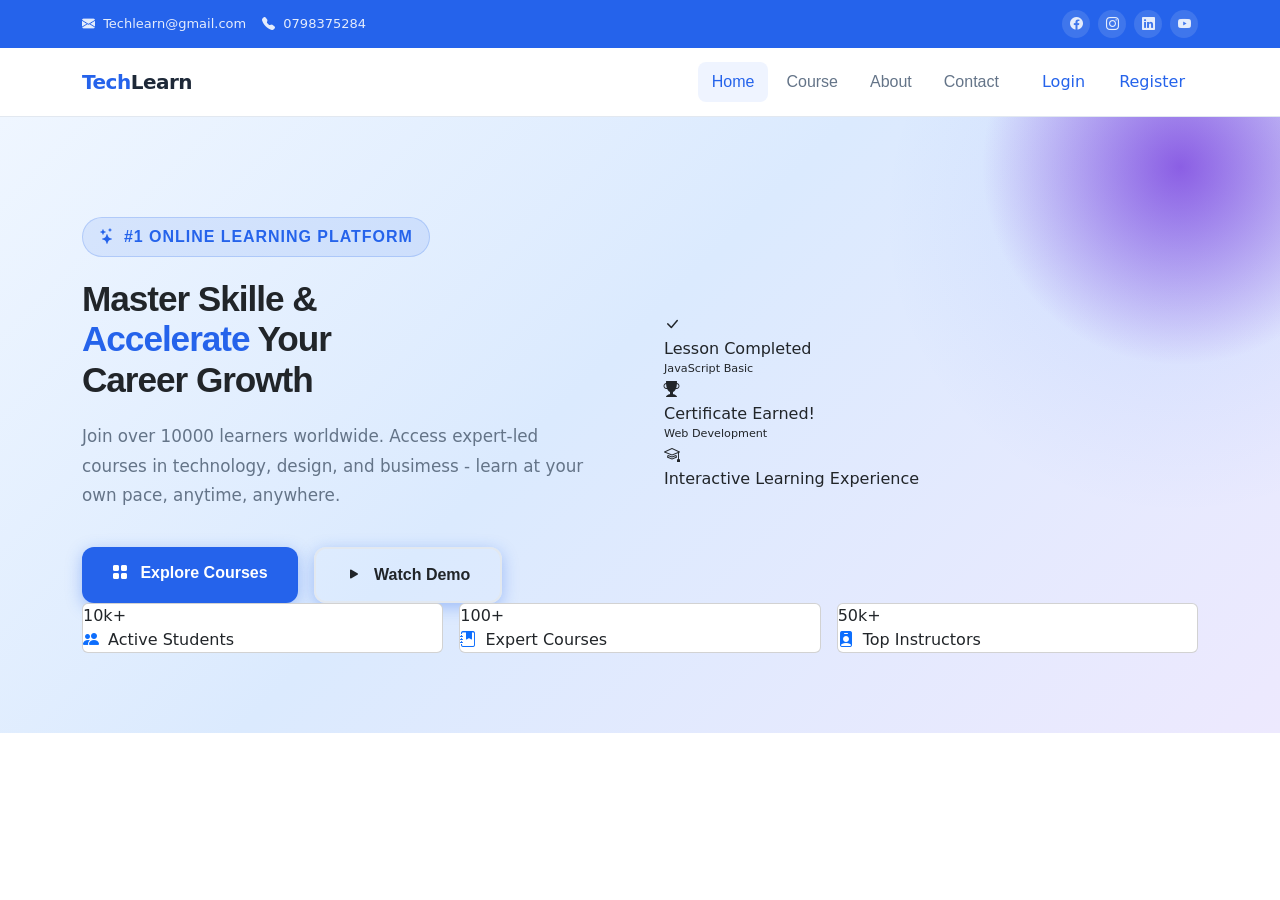
==== index.html @ 691de6c7 "create section" ====
<!DOCTYPE html>
<html lang="en">
<head>
    <meta charset="UTF-8">
    <meta name="viewport" content="width=device-width, initial-scale=1.0">
    <title> Main page</title>
    <!--css and bootstrap file-->
    <link rel="stylesheet" href="css/style.css"/>
    <link rel="stylesheet" href="css/index.css"/>
    <link rel="stylesheet" href="css/verable.css"/>
    <link rel="stylesheet" href="css/bootstrap.min.css"/>
    <!--icons and fonts file-->
    <link rel="stylesheet" href="icons/bootstrap-icons.min.css"/>
    <link rel="stylesheet" href="icons/fonts/bootstrap-icons.woff">
    
</head>
<body>
    <!--Header-->
        <div id="top-header">
            <div class="container">
                <div class="d-flex flex-wrap align-items-center justify-content-between gap-2">
                    <!-- contact -->
                    <div class="d-flex flex-wrap align-items-center gap-3">
                        <a href="mailto:ahmadi.fa2023@gmail.com">
                            <i class="bi bi-envelope-fill me-1"></i>
                            Techlearn@gmail.com
                        </a>

                        <a href="tel:0774480184">
                            <i class="bi bi-telephone-fill me-1"></i>
                            0798375284
                        </a>
                    </div>
                    <!-- icons -->
                     <div class="top-social d-flex gap-2">
                        <a href="#" aria-label="Facebook"><i class="bi bi-facebook"></i></a>
                        <a href="#" aria-label="Instagram"><i class="bi bi-instagram"></i></a>
                        <a href="#" aria-label="linkedIn"><i class="bi bi-linkedin"></i></a>
                        <a href="#" aria-label="Youtube"><i class="bi bi-youtube"></i></a>
                     </div>
                </div>
            </div>
        </div>
    
     <!-- Start Navbar-->

    <nav class="navbar navbar-expand-lg sticky-top" id="mainNav">
        <div class="container">
            <a href="#" class="navbar-brand">Tech<span>Learn</span></a>

            <!--Mobile-->

            <button 
            class="navbar-toggler border-0"
            type="button"
            data-bs-toggle="offcanvas"
            data-bs-target="#navOffcanvas"
            aria-controls="navOffcanvas"
            >
            <i class="bi bi-list"
            style="font-size: 1.6rem; color: var(--primary)"
            ></i>
        </button>

        <!--disktop nav-->

        <div class="collapse navbar-collapse justify-content-end">

            <ul class="navbar-nav align-items-center gap-1 me-3">
                <li class="nav-item">
                    <a href="index.html" class="nav-link active">Home</a>
                </li>

                <li class="nav-item">
                    <a href="course.html" class="nav-link">Course</a>
                </li>

                <li class="nav-item">
                    <a href="" class="nav-link ">About</a>
                </li>

                <li class="nav-item">
                    <a href="" class="nav-link">Contact</a>
                </li>
            </ul>
            <div class="d-flex gap-2">
                <a href="#" class="btn btn-nav-login">Login</a>
                <a href="#" class="btn btn-nav-register">Register</a>
            </div>

        </div>
        </div>
    </nav>

    <!--Mobile menu-->
    
    <div class="offcanvas offcanvas-end" tabindex="-1" id="navOffcanvas">
        <div class="offcanvas-header">
            <h5 class="offcanvas-title">Techlearn</h5>
            
            <button
             type="button"
            class="btn-close btn-close-white"
            data-bs-dismiss="offcanvas"
            ></button>
        </div>
        <div class="offcanvas-body">
            
             <ul class="navbar-nav gap-1 mb-4">
                <li class="nav-item">
                    <a href="" class="nav-link active">Home</a>
                </li>

                <li class="nav-item">
                    <a href="course.html" class="nav-link">Course</a>
                </li>

                <li class="nav-item">
                    <a href="" class="nav-link ">About</a>
                </li>

                <li class="nav-item">
                    <a href="" class="nav-link">Contact</a>
                </li>
            </ul>

            <div class="d-flex gap-2">
                <a href="#" class="btn btn-nav-login">Login</a>
                <a href="#" class="btn btn-nav-register">Register</a>
            </div>
        </div>
    </div>
    <!-- Hero section -->
     <section id="hero">
        <div class="container">
            <div class="row align-items-center g-5">
                <!-- left content-->
                <div class="col-lg-6">
                    <div class="hero-badge">
                        <i class="bi bi-stars"></i> #1 Online Learning Platform
                    </div>
                    <h1 class="hero-heading">
                        Master Skille &amp; <br/>
                        <span class="accent">Accelerate</span> Your <br/>
                        Career Growth
                    </h1>
                    <p class="hero-desc">
                        Join over 10000 learners worldwide. Access expert-led courses in
                        technology, design, and busimess - learn at your own pace,
                        anytime, anywhere.
                    </p>
                    <div class="d-flex flex-wrap gap-3">
                        <a href="#" class="btn btn-hero-primary">
                            <i class="bi bi-grid-fill me-2"></i> Explore Courses
                        </a>

                         <a href="#" class="btn btn-hero-outline">
                             <span class="play-icon"><i class="bi bi-play-fill me-2"></i></span> Watch Demo
                        </a>
                    </div>
                </div>

                <!-- right content-->
                  <div class="col-lg-6">
                    <div class="hero-illustration">
                         <div class="hero-float-card card1">
                            <div class="fc-icon green">
                                <i class="bi bi-check-lg"></i>
                                <div>
                                    <div style="color: var(--text-primary);">
                                         Lesson Completed
                                    </div>

                                    <div style="color: var(--text-secndary); font-size: 0.7rem; font-family: 400;">
                                        JavaScript Basic
                                    </div>
                                </div>
                            </div>
                         </div>



                          <div class="hero-float-card card2">
                            <div class="fc-icon green">
                                <i class="bi bi-trophy-fill"></i>
                                <div>
                                    <div style="color: var(--text-primary);">
                                         Certificate Earned!
                                    </div>

                                    <div style="color: var(--text-secndary); font-size: 0.7rem; font-family: 400;">
                                       Web Development
                                    </div>
                                </div>
                            </div>
                            <div class="hero-illo-inner">
                                <i class="bi bi-mortarboard"></i>
                                <p>Interactive Learning Experience</p>
                            </div>
                        </div>
                    </div>
                </div>
            </div>

            <div class="hero-stats">
                <div class="row g-3">
                    <div class="col-sm-4">
                        <div class="stat card">
                            <div class="stat-num">10k+</div>
                            <div class="stat-lable">
                                <i class="bi bi-people-fill text-primary me-1"></i> Active Students
                            </div>
                        </div>
                    </div>

                    <div class="col-sm-4">
                        <div class="stat card">
                            <div class="stat-num">100+</div>
                            <div class="stat-lable">
                               <i class="bi bi-journal-bookmark-fill text-primary me-1"></i> Expert Courses
                            </div>
                        </div>
                    </div>

                    <div class="col-sm-4">
                        <div class="stat card">
                            <div class="stat-num">50k+</div>
                            <div class="stat-lable">
                                <i class="bi bi-person-badge-fill text-primary me-1"></i> Top Instructors
                            </div>
                        </div>
                    </div>

                </div>
            </div>
        </div>
     </section>

</body>

<!--js file-->
<script src="js/bootstrap.bundle.min.js"></script>

</html>
---- css/style.css ----
*,
*::before,
*::after{
    box-sizing: border-box;
    margin: 0;
    padding: 0;
}
body{
    font-family: 'DM Sans', sans-serif;
    background: var(--bg-main);
    color: var(--text-primary);
    font-size: 16px;
    line-height: 1.65;
    overflow: hidden;
}
h1,
h2,
h3,
h4,
h5,
h6
{
font-family: 'Sora', sans-serif;
font-weight: 700;
color: var(--text-primary);
}
a{
    text-decoration: none !important;
    color: inherit ;
}
#top-header{
    background-color: var(--primary);
    padding: 10px 0px;
    font-size: 13px;
    color: #fff;
}
#top-header a{
    color: #fff;
    opacity: 0.88;
    transition: opacity var( --transition); 
}
#top-header a:hover{
    opacity: 1;
}
.top-social a{
    display: inline-flex;
    align-items: center;
    justify-content: center;
    width: 28px;
    height: 28px;
    border-radius: 50%;
    background-color: rgba(255, 255, 255, .14);
    font-size: 13px;
    transition: background var(--transition),transform var(--transition);
}
.top-social a:hover{
    background-color: rgba(255, 255, 255, .3);
    transform: translateY(-2px);
}


/*navbar*/


#mainNav{
    background: var(--bg-section);
    border-bottom: 1px solid var(--border);
    padding: 14px 0 !important;
    transition: box-shadow var(--transition);
}
#mainNav.scrolled{
    box-shadow: var(--shadow-md);
}

.navbar-brand{
    font-family: "Sora"sans-serif;
    font-weight: 800;
    font-size: 1.5rem;
    color: var(--primary) !important;
    letter-spacing: -0.5px;
}
.navbar-brand span{
    color: var( --texr-primary);
}
.nav-link{
    font-family: 'Sora',sans-serif;
    font-weight: 500;
    font-size: 0.88rem;
    color: var(--text-secondary) !important;
    padding: 8px 14px !important;
    border-radius: 8px;
    transition: color var(--transition),background var(--transition);
}
.nav-link:hover,
.nav-link.active{
    color: var(--primary) !important;
    background: rgba(37, 99, 255, 0.07);
}
.btn-nav-login{
    font-family: sans-serif;
    font-size: 0.85rem;
    font-weight: 600;
    color: var(--primary) !important ;
    border: 1.5px solid var(--primary);
    border-radius: 9px;
    padding: 8px 22px;
    transition: all var(--transition);
}
.btn-nav-login:hover{
    background: var(--primary);
    color: #5b2eff;
    transform: translateY(-1px);
    box-shadow: 0 4px 12px rgba(37, 99, 255, .6);
}
.btn-nav-register{
    font-family: sans-serif;
    font-size: 0.85rem;
    font-weight: 600;
    color: var(--primary) !important;
    border: 1.5px solid var(--primary);
    border-radius: 9px;
    padding: 8px 22px;
}
.btn-nav-register:hover{
    background: var(--primary);
    color: #5b2eff;
    transform: translateY(-1px);
    box-shadow: 0 4px 12px rgba(37, 99, 255, .6);
}
.offcanvas-header{
    background-color: var(--primary);
    color: #fff;
}
.offcanvas-title{
    font-family: sans-serif;
    font-weight: 800;
}
---- css/index.css ----
#hero{
    background: linear-gradient(
        135deg,
        #eff6ff 0%,
        #dbeafe 45%,
        #ede9fe 100%
    );
    padding: 100px 0 80px;
    position: relative;
    overflow: hidden;
}
#hero::before{
    content: '';
    position: absolute;
    width: 600px;
    height: 600px;
    border-radius: 50%;
    background: radial-gradient(
        circle,
        rgba(37,99,255,0.1)0%,
        transparent 70%
    );
    top: -200px;
    right: -200px;
    pointer-events: none;
}
#hero::after{
      content: '';
    position: absolute;
    width: 400px;
    height: 400px;
    border-radius: 50%;
    background: radial-gradient(
        circle,
        rgba(109, 40, 217, 0.7)0%,
        transparent 70%
    );
    top: -150px;
    right: -100px;
    pointer-events: none;
}

.hero-badge{
    display: inline-flex;
    align-items: center;
    gap: 8px;
    background: rgba(37, 99, 235, 0.1);
    color: var(--primary);
    font-family: 'sora', sans-serif;
    font-size: 0.78;
    font-weight: 700;
    letter-spacing: .06em;
    text-transform: uppercase;
    padding: 7px 16px;
    border-radius: 50px;
    margin-bottom: 22px;
    border: 1px solid rgba(37, 99, 235, 0.2);
}
.hero-heading{
    font-size: 2.2rem;
    font-weight: 800;
    line-height: 1.15;
    letter-spacing: -0.03em;
    margin-bottom: 22px;
}
.hero-heading .accent{
    color: var(--primary);
    position: relative;
}
.hero-desc{
    font-size: 1.05rem;
    color: var(--text-secondary);
    max-width: 520px;
    margin-bottom: 36px;
    line-height: 1.75;
}
.btn-hero-primary{
    background-color: var(--primary) !important;
    color: #fff !important;
    font-family: "sora", sans-serif !important;
    font-weight: 700 !important;
    font-size: 0.92 !important;
    padding: 14px 30px !important;
    border-radius: 12px !important;
    border: none !important;
    transition: all var(--transition) !important;
    box-shadow: 0 4px 16px rgba(37, 99, 235, 0.35) !important;
}
.btn-hero-primary:hover{
    background-color: var(--primary-hover);
    transform: translateY(-2px);
    box-shadow: 0 8px 24px rgba(37, 99, 235, 0.45) !important;
    color: #fff;
}
.btn-hero-outline{
    background-color: transparent !important;
    color: var(--text-primary) !important;
    font-family: "sora", sans-serif !important;
    font-weight: 700 !important;
    font-size: 0.92 !important;
    padding: 14px 30px !important;
    border-radius: 12px !important;
    border: 2px solid var(--border) !important;
    display: inline-flex;
    gap: 8px;
    align-items: center;
    transition: all var(--transition) !important;
    box-shadow: 0 4px 16px rgba(37, 99, 235, 0.35) !important;
}
---- css/verable.css ----
/*
===============================================================
    CSS VARIABLES 

================================================================

*/
:root{
     --primary: #2563eb;
     --primary-hover: #1d4ed8;
     --secondary: #3b82f6;
     --success:  #10b981;
     --warning:   #f59e0b;
     --danger:   #ef4444;

     --bg-main:   #f8fafc;
     --bg-section:  #ffffff;
     --bg-card:  #ffffff;


    --texr-primary:#1e2938;
    --text-secondary:#647488;
    --text-aight:#94a388


    --footer-bg:#0f172a;
    --footer-text:#cbd5e1;
    --footer-link:#60a5fa;


    --border:#e2e8f0;

    --shadow-sm: 0 1px 3px rgba(37,99,235,.08),0 1px 2px rgba(0,0,0,.06);
    --shadow-md: 0 4px 16px rgba(37,99,235,.12),0 2px 6px rgba(0,0,0,.06);
    --shadow-lg: 0 10px 40px rgba(37,99,235,.16),0 4px 12px rgba(0,0,0,.08);

    --radius: 14px;

    --transition: .28s cubic-bezier(.4,0,.2,1);


}
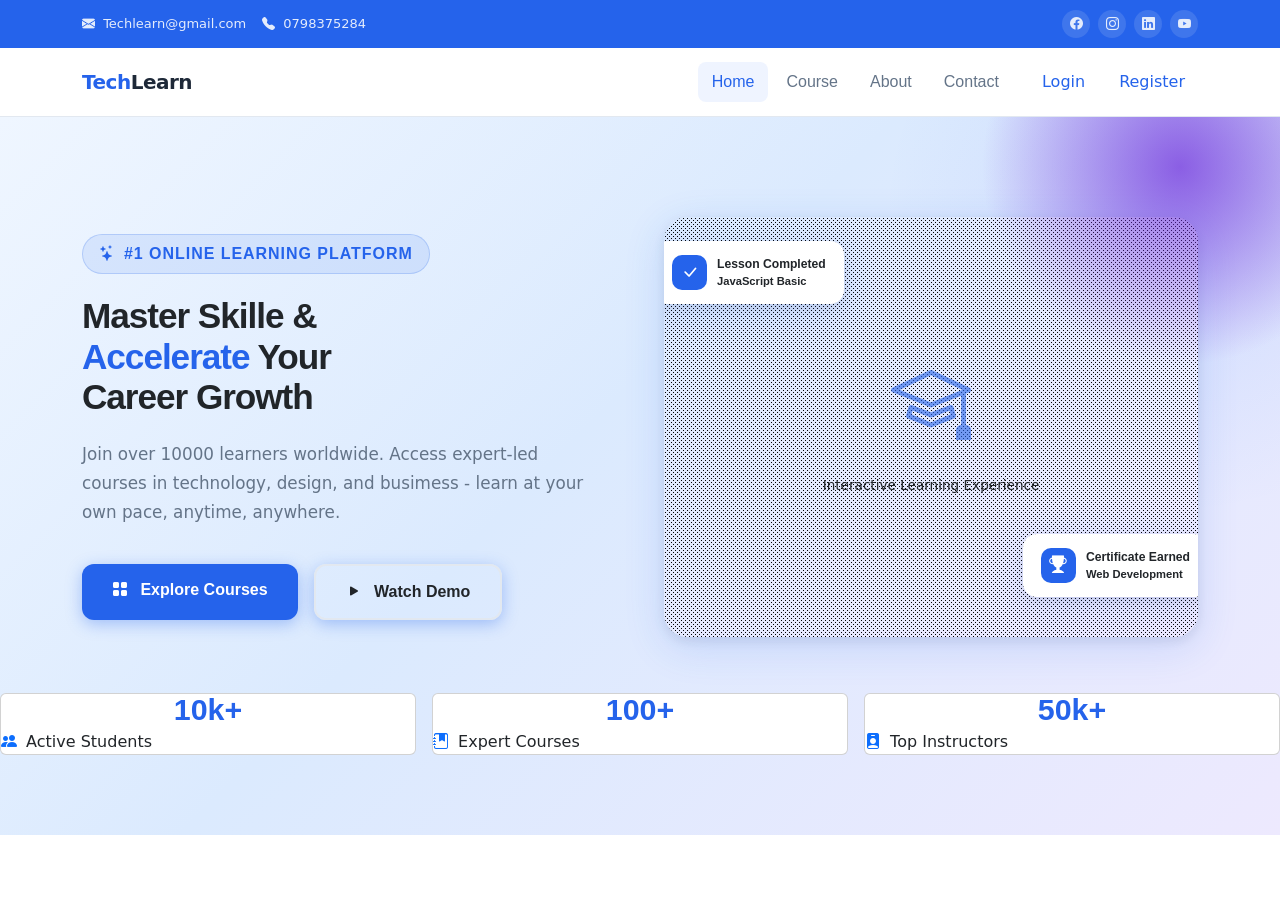
==== commit 2d31ad36: "section" ====
--- a/index.html
+++ b/index.html
@@ -164,35 +164,29 @@
                   <div class="col-lg-6">
                     <div class="hero-illustration">
                          <div class="hero-float-card card1">
-                            <div class="fc-icon green">
-                                <i class="bi bi-check-lg"></i>
+                            <div class="fc-icon green"> <i class="bi bi-check-lg"></i></div>
                                 <div>
                                     <div style="color: var(--text-primary);">
                                          Lesson Completed
                                     </div>
-
                                     <div style="color: var(--text-secndary); font-size: 0.7rem; font-family: 400;">
                                         JavaScript Basic
                                     </div>
-                                </div>
-                            </div>
-                         </div>
-
-
-
-                          <div class="hero-float-card card2">
-                            <div class="fc-icon green">
-                                <i class="bi bi-trophy-fill"></i>
+                                </div>    
+                            </div>
+
+                            <div class="hero-float-card card2">
+                            <div class="fc-icon green"> <i class="bi bi-trophy-fill"></i></div>
                                 <div>
                                     <div style="color: var(--text-primary);">
-                                         Certificate Earned!
-                                    </div>
-
+                                        Certificate Earned
+                                    </div>
                                     <div style="color: var(--text-secndary); font-size: 0.7rem; font-family: 400;">
-                                       Web Development
-                                    </div>
-                                </div>
-                            </div>
+                                        Web Development
+                                    </div>
+                                </div>    
+                            </div>
+                                
                             <div class="hero-illo-inner">
                                 <i class="bi bi-mortarboard"></i>
                                 <p>Interactive Learning Experience</p>
--- a/css/style.css
+++ b/css/style.css
@@ -12,7 +12,7 @@
     color: var(--text-primary);
     font-size: 16px;
     line-height: 1.65;
-    overflow: hidden;
+    overflow-x: hidden;
 }
 h1,
 h2,
--- a/css/index.css
+++ b/css/index.css
@@ -106,4 +106,141 @@
     align-items: center;
     transition: all var(--transition) !important;
     box-shadow: 0 4px 16px rgba(37, 99, 235, 0.35) !important;
+}
+.btn-hero-outline:hover{
+    border-color: var(--primary) !important;
+    color: var(--primary) !important;
+    transform: translateY(-2px) !important;
+}
+/*
+.btn-hero-outline .play-icon{
+     width: 34px;
+     height: 34px;
+    background: var(--primary);
+    border-radius: 50%;
+    display: inline-flex;
+    text-align: center;
+    justify-content: center;
+    color: #fff;
+    font-size: 12px;
+    transition: background var(--transition);
+}
+    */
+
+.hero-illustration{
+    background: linear-gradient(145deg, #dbeafe, #ede9fe);
+    border-radius: 24px;
+    min-height: 420px;
+    display: flex;
+    align-items: center;
+    justify-content: center;
+    overflow: hidden;
+    position: relative;
+    box-shadow: var(--shadow-lg);
+}   
+.hero-illustration::before{
+    content: "";
+    position: absolute;
+    inset: 0;
+    background: url("../images/texture.svg");
+} 
+.hero-illo-inner{
+    text-align: center;
+    position: relative;
+    z-index: 1;
+    padding: 40px;
+}
+.hero-illo-inner i{
+    font-size: 5rem;
+    color: var(--primary);
+    opacity: 0.6;
+
+}
+.hero-illo-inner p{
+    color: var(--text-primary);
+    font-size: 0.85rem;
+    margin-top: 12px;
+}
+.hero-float-card{
+    position: absolute;
+    background-color: #fff;
+    border-radius: 14px;
+    padding: 14px 18px;
+    box-shadow: var(--shadow-lg);
+    display: flex;
+    align-items: center;
+    gap: 10px;
+    font-family: "Sors",sans-serif;
+    font-size: 0.76rem;
+    font-weight: 600;
+    animation: floatCard 3s ease-in-out infinite;
+}
+.hero-float-card.card1{
+    top: 24px;
+    left: -10px;
+    animation-delay: 0s;
+}
+.hero-float-card.card2{
+    bottom: 40px;
+    right: -10px;
+    animation-delay: 1.5s;
+}
+.hero-float-card .fc-icon{
+    width: 35px;
+    height: 35px;
+    border-radius: 10px;
+    display: flex;
+    align-items: center;
+    justify-content: center;
+    font-size: 1.1rem;
+    color: #fff;
+}.hero-float-card .fc-icon.green{
+    background: var(--primary);
+}
+.hero-float-card .fc-icon.blue{
+    background: var(--success) !important;
+}
+@keyframes floatCard{
+    0%,
+    100%{
+        transform: translateY(0);
+    }
+    50%{
+        transform: translateY(-8px);
+    }
+}
+.hero-stats{
+    margin-top: 56px;
+
+}
+.stat-card{
+    background: #fff;
+    border-radius: 16px;
+    padding: 22px 28px;
+    text-align: center;
+    box-shadow: var(--shadow-sm);
+    border: 1px solid var(--border);
+    transition: all var(--transition) !important;
+}
+.stat-card:hover{
+    box-shadow: var(--shadow-md) !important;
+    transform: translateY(-4px) !important;
+    border-color: rgba(37, 99, 235, 0.2) !important;
+}
+.stat-num{
+    font-family: "sora", sans-serif;
+    font-size: 1.9rem;
+    font-weight: 800;
+    color: var(--primary);
+    line-height: 1;
+    margin-bottom: 6px;
+    align-items: center;
+    text-align: center;
+}
+.stat-label{
+    font-size: 0.82rem !important;
+    color: var(--text-secondary) !important;
+    font-weight: 500;
+    align-items: center !important;
+    text-align: center !important;
 }
--- a/css/verable.css
+++ b/css/verable.css
@@ -20,10 +20,10 @@
 
     --texr-primary:#1e2938;
     --text-secondary:#647488;
-    --text-aight:#94a388
+    --text-aight:#94a388;
 
 
-    --footer-bg:#0f172a;
+    --footer : #0f172a;
     --footer-text:#cbd5e1;
     --footer-link:#60a5fa;
 
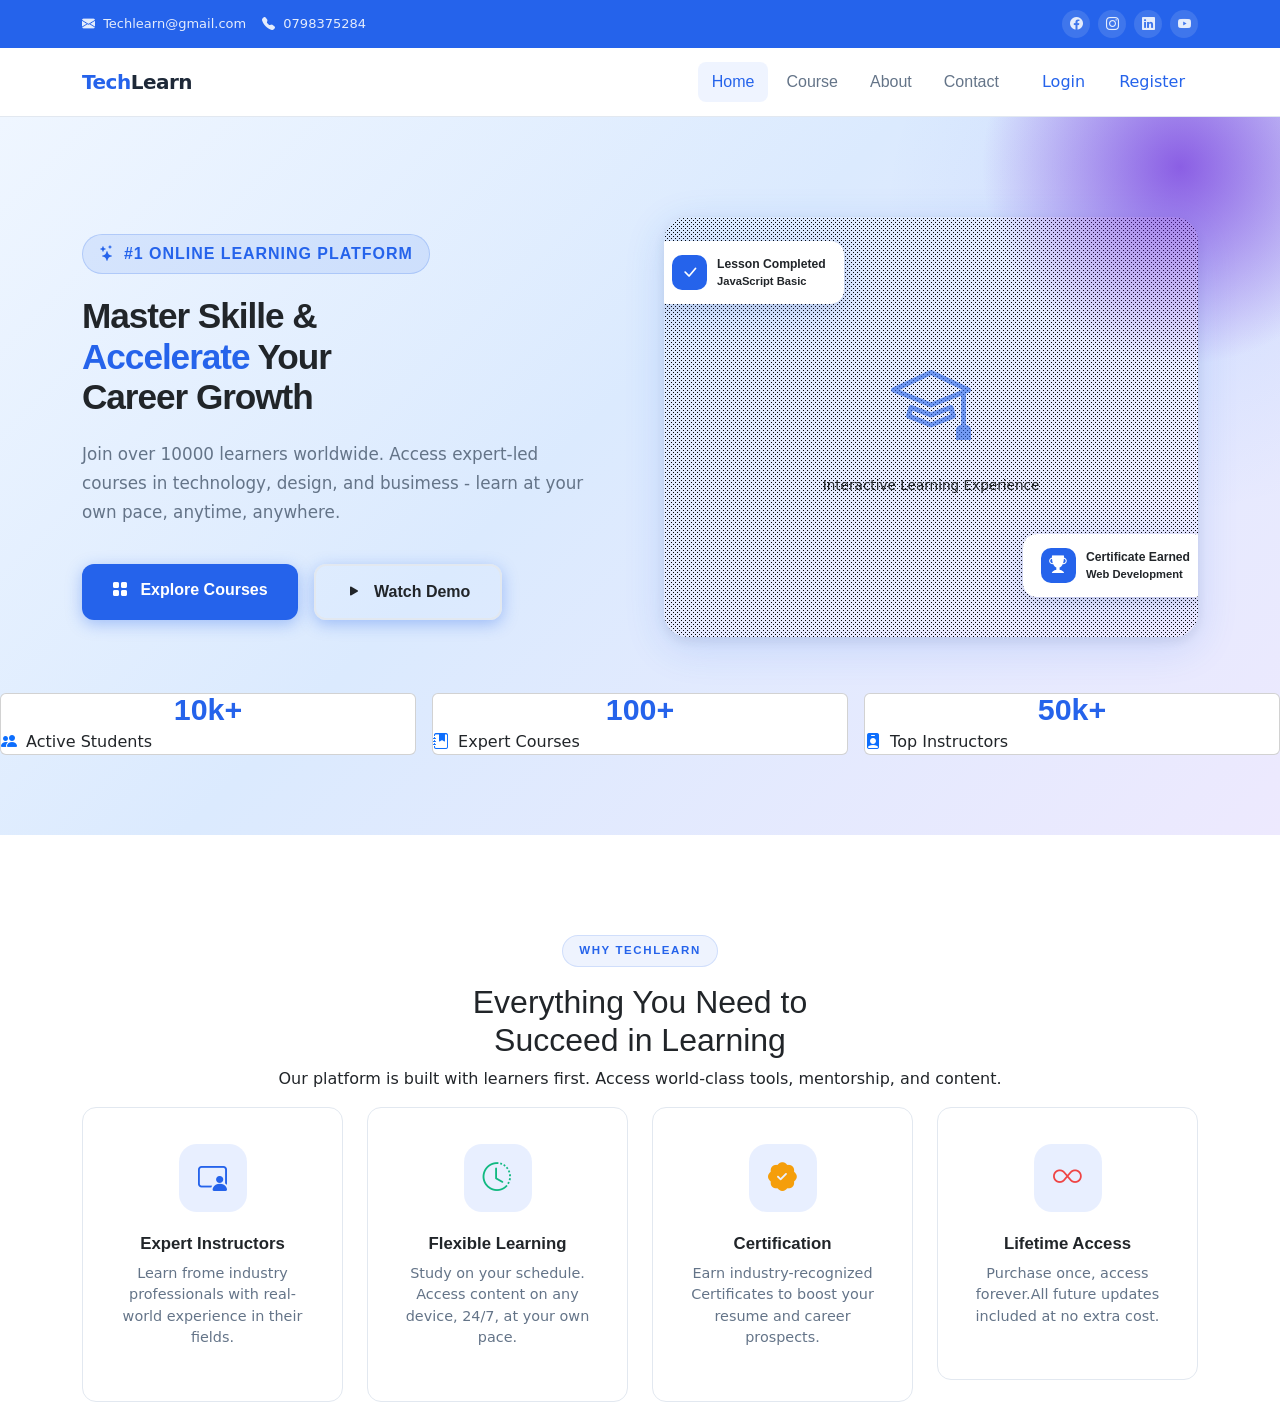
==== commit 5859dca8: "featues" ====
--- a/index.html
+++ b/index.html
@@ -229,6 +229,65 @@
             </div>
         </div>
      </section>
+     <!--========================================================
+     4. FeATURES 
+    ============================================================-->
+     <section id="features" class="section-pad">
+        <div class="container">
+            <div class="text-center md-5">
+                <div class="section-tag">Why TechLearn</div>
+                <h2 class="section-tital">
+                    Everything You Need to <br class="d-none d-md-block"/>Succeed in Learning
+                </h2>
+                <div class="divider mx-auto mb-3">
+                    <p class="section-sub mx-auto">
+                        Our platform is built with learners first. Access world-class tools, mentorship, and content.
+                    </p>
+                </div>
+                <div class="row g-4">
+                    <div class="col-sm-6 col-lg-3">
+                       <div class="feature-card">
+                         <div class="feature-icon fi-blue">
+                            <i class="bi bi-person-video3"></i>
+                        </div>
+                        <h5>Expert Instructors</h5>
+                        <p>Learn frome industry professionals with real-world experience in their fields.</p>
+                       </div>
+                    </div>
+
+                     <div class="col-sm-6 col-lg-3">
+                       <div class="feature-card">
+                         <div class="feature-icon fi-green">
+                            <i class="bi bi-clock-history"></i>
+                        </div>
+                        <h5>Flexible Learning</h5>
+                        <p>Study on your schedule. Access content on any device, 24/7, at your own pace.</p>
+                       </div>
+                    </div>
+
+                     <div class="col-sm-6 col-lg-3">
+                       <div class="feature-card">
+                         <div class="feature-icon fi-yellow">
+                            <i class="bi bi-patch-check-fill"></i>
+                        </div>
+                        <h5>Certification</h5>
+                        <p>Earn industry-recognized Certificates to boost your resume and career prospects.</p>
+                       </div>
+                    </div>
+
+                     <div class="col-sm-6 col-lg-3">
+                       <div class="feature-card">
+                         <div class="feature-icon fi-red">
+                            <i class="bi bi-infinity"></i>
+                        </div>
+                        <h5>Lifetime Access</h5>
+                        <p>Purchase once, access forever.All future updates included at no extra cost.</p>
+                       </div>
+                    </div>
+                </div>
+            </div>
+        </div>
+     </section>
 
 </body>
 
--- a/css/index.css
+++ b/css/index.css
@@ -243,4 +243,71 @@
     font-weight: 500;
     align-items: center !important;
     text-align: center !important;
+}
+/*features */
+.section-tag{
+    margin-top: 100px;
+    display: inline-block;
+    background: rgba(37, 99, 235, 0.08);
+    color: var(--primary);
+    font-family: 'Segoe UI', sans-serif;
+    font-size: 0.72rem;
+    font-weight: 700;
+    letter-spacing: 0.1rem;
+    text-transform: uppercase;
+    padding: 6px 16px;
+    border-radius: 50px;
+    margin-bottom: 16px;
+    border: 1px solid rgba(37, 99, 235, 0.15);
+}
+#features{
+    background: var(--bg-section);
+}
+.feature-card{
+    background: var(--bg-card);
+    border-radius: var(--radius);
+    padding: 36px 28px;
+    border: 1.5px solid var(--border);
+    text-align: center;
+    transition: all var(--transition);
+}
+.feature-card:hover{
+    background-color: rgba(37, 99, 235, 0.3);
+    box-shadow: var(--shadow-lg);
+    transform: translateY(-6px);
+}
+.feature-icon{
+    width: 68px;
+    height: 68px;
+    border-radius: 18px;
+    display: flex;
+    align-items: center;
+    justify-content: center;
+    font-size: 1.8rem;
+    margin: 0 auto 22px;
+}
+.fi-blue{
+    background-color: rgba(37,99,255,0.1);
+    color: var(--primary);
+}
+.fi-green{
+    background-color: rgba(37,99,255,0.1);
+    color: var(--success);
+}
+.fi-yellow{
+    background-color: rgba(37,99,255,0.1);
+    color: var(--warning);
+}
+.fi-red{
+    background-color: rgba(37,99,255,0.1);
+    color: var(--danger);
+}
+.feature-card h5{
+    font-size: 1.05rem;
+    font-weight: 700;
+    margin-bottom: 10ppx;
+}
+.feature-card p{
+    color: var(--text-secondary);
+    font-size: 0.9rem;
 }
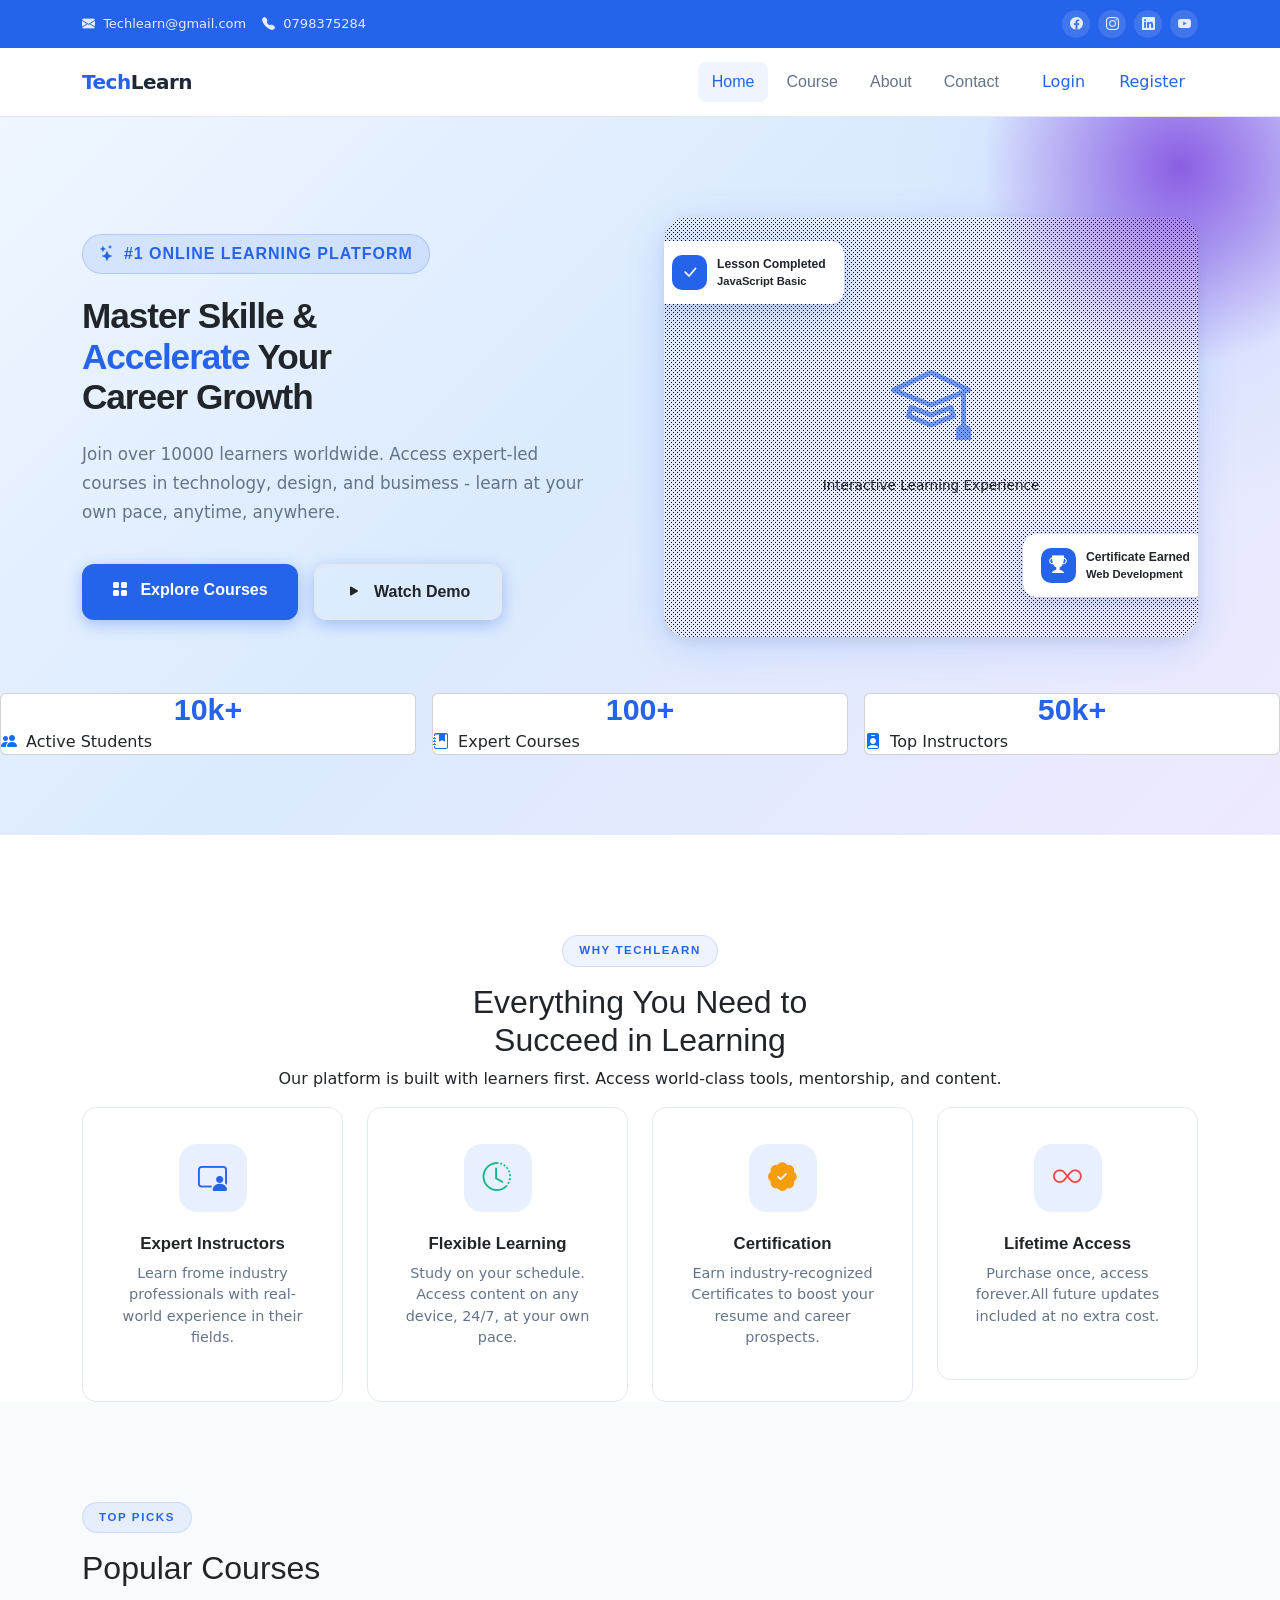
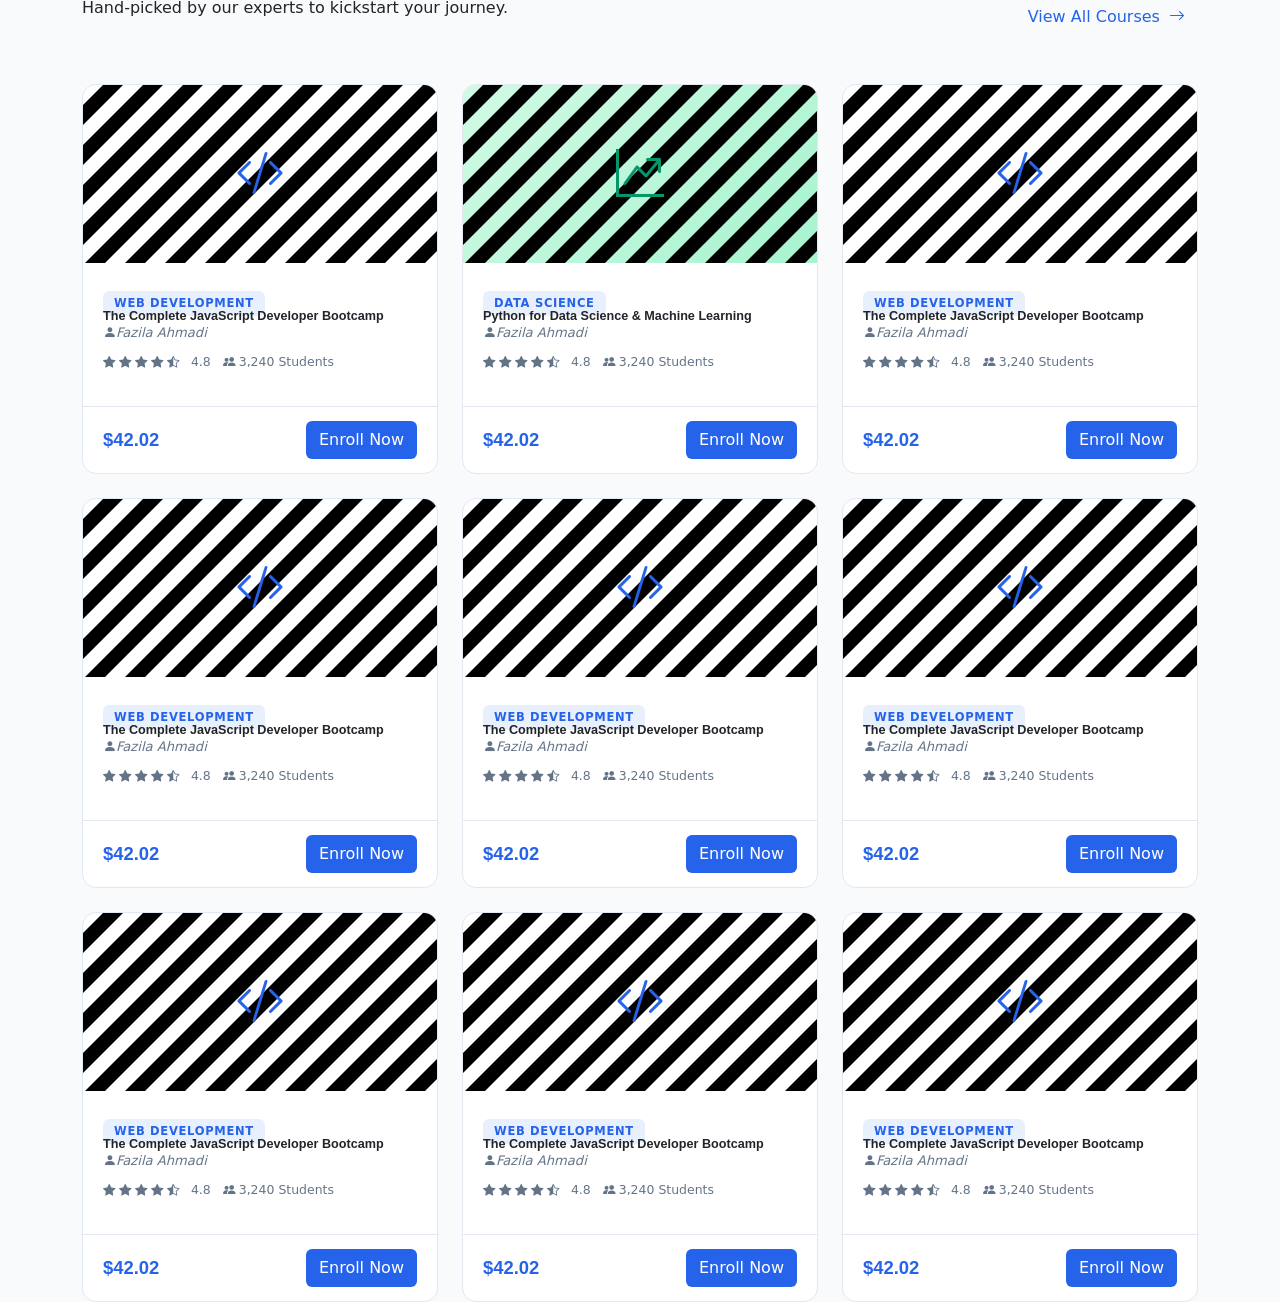
==== commit 58e7d983: "create section" ====
--- a/index.html
+++ b/index.html
@@ -15,8 +15,11 @@
     
 </head>
 <body>
-    <!--Header-->
-        <div id="top-header">
+    <!-- 1-===================================================
+     Header
+     ==========================================================-->
+     
+     <div id="top-header">
             <div class="container">
                 <div class="d-flex flex-wrap align-items-center justify-content-between gap-2">
                     <!-- contact -->
@@ -42,13 +45,17 @@
             </div>
         </div>
     
-     <!-- Start Navbar-->
+     <!-- 2-=========================================
+      Start Navbar
+      ===============================================-->
 
     <nav class="navbar navbar-expand-lg sticky-top" id="mainNav">
         <div class="container">
             <a href="#" class="navbar-brand">Tech<span>Learn</span></a>
 
-            <!--Mobile-->
+            <!--3==================================================
+            Mobile
+            =========================================================-->
 
             <button 
             class="navbar-toggler border-0"
@@ -62,7 +69,9 @@
             ></i>
         </button>
 
-        <!--disktop nav-->
+        <!--============================================
+        disktop nav
+        =======================================================-->
 
         <div class="collapse navbar-collapse justify-content-end">
 
@@ -92,7 +101,9 @@
         </div>
     </nav>
 
-    <!--Mobile menu-->
+    <!--=================================================
+    Mobile menu
+    ===========================================================-->
     
     <div class="offcanvas offcanvas-end" tabindex="-1" id="navOffcanvas">
         <div class="offcanvas-header">
@@ -130,7 +141,9 @@
             </div>
         </div>
     </div>
-    <!-- Hero section -->
+    <!--===========================================
+     Hero section
+     ====================================================== -->
      <section id="hero">
         <div class="container">
             <div class="row align-items-center g-5">
@@ -289,9 +302,353 @@
         </div>
      </section>
 
+     <section id="courses" class="section-pad">
+        <div class="container">
+            <div class="d-flex flex-wrap align-items-end justify-content-between mb-5 gap-3">
+                <div>
+                <div class="section-tag">Top Picks</div>
+                <h2 class="section-tital mb">Popular Courses</h2>
+                <div class="divider left"></div>
+                <p class="section-sub">
+                    Hand-picked by our experts to kickstart your journey.
+                </p>
+            </div>
+            <a href="#" class="btn btn-nav-login">
+                View All Courses <i class="bi bi-arrow-right ms-1"></i>
+            </a>
+            </div>
+
+            <div class="row g-4">
+                <!--Course -1 -->
+                <div class="col-md-6 col-lg-4">
+                    <div class="course-card">
+                        <div class="course-thumb">
+                            <i class="bi bi-code-slash" style="color: #2563eb; position: relative; z-index: 1;"></i>
+                        </div>
+                        <div class="course-body">
+                            <span class="course-cat cat-blue">Web Development</span>
+                            <h6 class="course-title">
+                                The Complete JavaScript Developer Bootcamp
+                            </h6>
+                            <p class="course-instructor">
+                                <i class="bi bi-person-fill me-1">Fazila Ahmadi</i>
+                            </p>
+                            <div class="course-meta">
+                                <span class="stars">
+                                    <i class="bi bi-star-fill"></i>
+                                    <i class="bi bi-star-fill"></i>
+                                    <i class="bi bi-star-fill"></i>
+                                    <i class="bi bi-star-fill"></i>
+                                    <i class="bi bi-star-half"></i>
+                                </span>
+                                <span>4.8</span>
+                                <span>
+                                    <i class="bi bi-people-fill me-1"></i>3,240 Students
+                                </span>
+                            </div>
+                        </div>
+                        <div class="course-footer">
+                            <span class="course-price">$42.02</span>
+                            <a href="#" class="btn btn-enroll">Enroll Now</a>
+                        </div>
+                    </div>
+                </div>
+
+                <!--Course -2 -->
+
+                <div class="col-md-6 col-lg-4">
+                    <div class="course-card">
+                        <div class="course-thumb course-thumb-green">
+                            <i class="bi bi-graph-up-arrow" style="color: #059669; position: relative; z-index: 1;"></i>
+                        </div>
+                        <div class="course-body">
+                            <span class="course-cat cat-green">Data Science</span>
+                            <h6 class="course-title">
+                                Python for Data Science &amp; Machine Learning
+                            </h6>
+                            <p class="course-instructor">
+                                <i class="bi bi-person-fill me-1">Fazila Ahmadi</i>
+                            </p>
+                            <div class="course-meta">
+                                <span class="stars">
+                                    <i class="bi bi-star-fill"></i>
+                                    <i class="bi bi-star-fill"></i>
+                                    <i class="bi bi-star-fill"></i>
+                                    <i class="bi bi-star-fill"></i>
+                                    <i class="bi bi-star-half"></i>
+                                </span>
+                                <span>4.8</span>
+                                <span>
+                                    <i class="bi bi-people-fill me-1"></i>3,240 Students
+                                </span>
+                            </div>
+                        </div>
+                        <div class="course-footer">
+                            <span class="course-price">$42.02</span>
+                            <a href="#" class="btn btn-enroll">Enroll Now</a>
+                        </div>
+                    </div>
+                </div>
+
+                <!--Course -3 -->
+
+                <div class="col-md-6 col-lg-4">
+                    <div class="course-card">
+                        <div class="course-thumb">
+                            <i class="bi bi-code-slash" style="color: #2563eb; position: relative; z-index: 1;"></i>
+                        </div>
+                        <div class="course-body">
+                            <span class="course-cat cat-blue">Web Development</span>
+                            <h6 class="course-title">
+                                The Complete JavaScript Developer Bootcamp
+                            </h6>
+                            <p class="course-instructor">
+                                <i class="bi bi-person-fill me-1">Fazila Ahmadi</i>
+                            </p>
+                            <div class="course-meta">
+                                <span class="stars">
+                                    <i class="bi bi-star-fill"></i>
+                                    <i class="bi bi-star-fill"></i>
+                                    <i class="bi bi-star-fill"></i>
+                                    <i class="bi bi-star-fill"></i>
+                                    <i class="bi bi-star-half"></i>
+                                </span>
+                                <span>4.8</span>
+                                <span>
+                                    <i class="bi bi-people-fill me-1"></i>3,240 Students
+                                </span>
+                            </div>
+                        </div>
+                        <div class="course-footer">
+                            <span class="course-price">$42.02</span>
+                            <a href="#" class="btn btn-enroll">Enroll Now</a>
+                        </div>
+                    </div>
+                </div>
+                <!--Course -4 -->
+
+                <div class="col-md-6 col-lg-4">
+                    <div class="course-card">
+                        <div class="course-thumb">
+                            <i class="bi bi-code-slash" style="color: #2563eb; position: relative; z-index: 1;"></i>
+                        </div>
+                        <div class="course-body">
+                            <span class="course-cat cat-blue">Web Development</span>
+                            <h6 class="course-title">
+                                The Complete JavaScript Developer Bootcamp
+                            </h6>
+                            <p class="course-instructor">
+                                <i class="bi bi-person-fill me-1">Fazila Ahmadi</i>
+                            </p>
+                            <div class="course-meta">
+                                <span class="stars">
+                                    <i class="bi bi-star-fill"></i>
+                                    <i class="bi bi-star-fill"></i>
+                                    <i class="bi bi-star-fill"></i>
+                                    <i class="bi bi-star-fill"></i>
+                                    <i class="bi bi-star-half"></i>
+                                </span>
+                                <span>4.8</span>
+                                <span>
+                                    <i class="bi bi-people-fill me-1"></i>3,240 Students
+                                </span>
+                            </div>
+                        </div>
+                        <div class="course-footer">
+                            <span class="course-price">$42.02</span>
+                            <a href="#" class="btn btn-enroll">Enroll Now</a>
+                        </div>
+                    </div>
+                </div>
+
+                <!--Course -5 -->
+
+                <div class="col-md-6 col-lg-4">
+                    <div class="course-card">
+                        <div class="course-thumb">
+                            <i class="bi bi-code-slash" style="color: #2563eb; position: relative; z-index: 1;"></i>
+                        </div>
+                        <div class="course-body">
+                            <span class="course-cat cat-blue">Web Development</span>
+                            <h6 class="course-title">
+                                The Complete JavaScript Developer Bootcamp
+                            </h6>
+                            <p class="course-instructor">
+                                <i class="bi bi-person-fill me-1">Fazila Ahmadi</i>
+                            </p>
+                            <div class="course-meta">
+                                <span class="stars">
+                                    <i class="bi bi-star-fill"></i>
+                                    <i class="bi bi-star-fill"></i>
+                                    <i class="bi bi-star-fill"></i>
+                                    <i class="bi bi-star-fill"></i>
+                                    <i class="bi bi-star-half"></i>
+                                </span>
+                                <span>4.8</span>
+                                <span>
+                                    <i class="bi bi-people-fill me-1"></i>3,240 Students
+                                </span>
+                            </div>
+                        </div>
+                        <div class="course-footer">
+                            <span class="course-price">$42.02</span>
+                            <a href="#" class="btn btn-enroll">Enroll Now</a>
+                        </div>
+                    </div>
+                </div>
+
+                <!--Course -6 -->
+
+                <div class="col-md-6 col-lg-4">
+                    <div class="course-card">
+                        <div class="course-thumb">
+                            <i class="bi bi-code-slash" style="color: #2563eb; position: relative; z-index: 1;"></i>
+                        </div>
+                        <div class="course-body">
+                            <span class="course-cat cat-blue">Web Development</span>
+                            <h6 class="course-title">
+                                The Complete JavaScript Developer Bootcamp
+                            </h6>
+                            <p class="course-instructor">
+                                <i class="bi bi-person-fill me-1">Fazila Ahmadi</i>
+                            </p>
+                            <div class="course-meta">
+                                <span class="stars">
+                                    <i class="bi bi-star-fill"></i>
+                                    <i class="bi bi-star-fill"></i>
+                                    <i class="bi bi-star-fill"></i>
+                                    <i class="bi bi-star-fill"></i>
+                                    <i class="bi bi-star-half"></i>
+                                </span>
+                                <span>4.8</span>
+                                <span>
+                                    <i class="bi bi-people-fill me-1"></i>3,240 Students
+                                </span>
+                            </div>
+                        </div>
+                        <div class="course-footer">
+                            <span class="course-price">$42.02</span>
+                            <a href="#" class="btn btn-enroll">Enroll Now</a>
+                        </div>
+                    </div>
+                </div>
+
+                <!--Course -7 -->
+
+                <div class="col-md-6 col-lg-4">
+                    <div class="course-card">
+                        <div class="course-thumb">
+                            <i class="bi bi-code-slash" style="color: #2563eb; position: relative; z-index: 1;"></i>
+                        </div>
+                        <div class="course-body">
+                            <span class="course-cat cat-blue">Web Development</span>
+                            <h6 class="course-title">
+                                The Complete JavaScript Developer Bootcamp
+                            </h6>
+                            <p class="course-instructor">
+                                <i class="bi bi-person-fill me-1">Fazila Ahmadi</i>
+                            </p>
+                            <div class="course-meta">
+                                <span class="stars">
+                                    <i class="bi bi-star-fill"></i>
+                                    <i class="bi bi-star-fill"></i>
+                                    <i class="bi bi-star-fill"></i>
+                                    <i class="bi bi-star-fill"></i>
+                                    <i class="bi bi-star-half"></i>
+                                </span>
+                                <span>4.8</span>
+                                <span>
+                                    <i class="bi bi-people-fill me-1"></i>3,240 Students
+                                </span>
+                            </div>
+                        </div>
+                        <div class="course-footer">
+                            <span class="course-price">$42.02</span>
+                            <a href="#" class="btn btn-enroll">Enroll Now</a>
+                        </div>
+                    </div>
+                </div>
+
+                <!--Course -8 -->
+
+                <div class="col-md-6 col-lg-4">
+                    <div class="course-card">
+                        <div class="course-thumb">
+                            <i class="bi bi-code-slash" style="color: #2563eb; position: relative; z-index: 1;"></i>
+                        </div>
+                        <div class="course-body">
+                            <span class="course-cat cat-blue">Web Development</span>
+                            <h6 class="course-title">
+                                The Complete JavaScript Developer Bootcamp
+                            </h6>
+                            <p class="course-instructor">
+                                <i class="bi bi-person-fill me-1">Fazila Ahmadi</i>
+                            </p>
+                            <div class="course-meta">
+                                <span class="stars">
+                                    <i class="bi bi-star-fill"></i>
+                                    <i class="bi bi-star-fill"></i>
+                                    <i class="bi bi-star-fill"></i>
+                                    <i class="bi bi-star-fill"></i>
+                                    <i class="bi bi-star-half"></i>
+                                </span>
+                                <span>4.8</span>
+                                <span>
+                                    <i class="bi bi-people-fill me-1"></i>3,240 Students
+                                </span>
+                            </div>
+                        </div>
+                        <div class="course-footer">
+                            <span class="course-price">$42.02</span>
+                            <a href="#" class="btn btn-enroll">Enroll Now</a>
+                        </div>
+                    </div>
+                </div>
+
+                <!--Course -9 -->
+
+                <div class="col-md-6 col-lg-4">
+                    <div class="course-card">
+                        <div class="course-thumb">
+                            <i class="bi bi-code-slash" style="color: #2563eb; position: relative; z-index: 1;"></i>
+                        </div>
+                        <div class="course-body">
+                            <span class="course-cat cat-blue">Web Development</span>
+                            <h6 class="course-title">
+                                The Complete JavaScript Developer Bootcamp
+                            </h6>
+                            <p class="course-instructor">
+                                <i class="bi bi-person-fill me-1">Fazila Ahmadi</i>
+                            </p>
+                            <div class="course-meta">
+                                <span class="stars">
+                                    <i class="bi bi-star-fill"></i>
+                                    <i class="bi bi-star-fill"></i>
+                                    <i class="bi bi-star-fill"></i>
+                                    <i class="bi bi-star-fill"></i>
+                                    <i class="bi bi-star-half"></i>
+                                </span>
+                                <span>4.8</span>
+                                <span>
+                                    <i class="bi bi-people-fill me-1"></i>3,240 Students
+                                </span>
+                            </div>
+                        </div>
+                        <div class="course-footer">
+                            <span class="course-price">$42.02</span>
+                            <a href="#" class="btn btn-enroll">Enroll Now</a>
+                        </div>
+                    </div>
+                </div>
+
+
+            </div>
+        </div>
+     </section>
+
 </body>
 
 <!--js file-->
 <script src="js/bootstrap.bundle.min.js"></script>
 
-</html>+</html>
--- a/css/index.css
+++ b/css/index.css
@@ -310,4 +310,119 @@
 .feature-card p{
     color: var(--text-secondary);
     font-size: 0.9rem;
+}
+/* popular course */
+#courses{
+    background: var(--bg-main) !important;
+}
+.course-card{
+    background: var(--bg-card);
+    border-radius: var(--radius);
+    overflow: hidden;
+    border: 1.5px solid var(--border);
+    transition: all var(--transition);
+    height: 100%;
+}
+.course-card:hover{
+    box-shadow: var(--shadow-lg);
+    transform: translateY(-6px);
+    border-color: rgba(37, 99, 235, 0.25);
+}
+.course-thumb{
+    height: 178px;
+    background: linear-gradient(135deg #dbeafe, #ede9fe);
+    display: flex;
+    align-items: center;
+    justify-content: center;
+    font-size: 3rem;
+    position: relative;
+    overflow: hidden;
+}.course-thumb::after{
+    content: '';
+    position: absolute;
+    inset: 0;
+    background: url(../images/diagonal-stripes.svg);
+}
+.course-cat{
+    display: inline-block;
+    font-size: 0.72rem;
+    font-weight: 700;
+    letter-spacing: 0.06em;
+    text-transform: uppercase;
+    padding: 4px 11px;
+    border-radius: 6px;
+    margin-top: 8px;
+}
+.cat-blue{
+    background: rgba(37,99,235,0.1);
+    color: var(--primary);
+}
+.course-thumb-green{
+    background: linear-gradient(135deg, #d1fae5, #a7f3d0);
+}
+.cat-green{
+    background: rgba(37,99,235,0.1);
+    color: var(--primary);
+}
+
+.course-body{
+    padding: 20px;
+
+}
+.course-title{
+    font-size: 0.79rem;
+    font-weight: 700;
+    margin-bottom: 6px;
+    line-height: 1.4px;
+    color: var(--text-primary);
+}
+.course-instructor{
+    font-size: 0.82rem;
+    color: var(--text-secondary);
+    margin-bottom: 10px;
+}
+.course-meta{
+    display: flex;
+    align-items: center;
+    gap: 12px;
+    margin-bottom: 14px;
+
+}
+.stars{
+    color: var(--warning);
+    font-size: 0.8rem;
+}
+.course-meta span{
+    font-size: 0.78rem;
+    color: var(--text-secondary);
+}
+.course-footer{
+    display: flex;
+    align-items: center;
+    justify-content: space-between;
+    border-top: 1px solid var(--border);
+    padding: 14px 20px;
+}
+.course-price{
+    font-family: 'Sora',sans-serif;
+    font-size: 1.15rem;
+    font-weight: 800;
+    color: var(--primary);
+}
+.btn-enroll{
+    font-family: "Sora",sans-serif;
+    font-size: 0.78rem;
+    font-weight: 700;
+    background: var(--primary) !important;
+    color: #fff !important;
+    border: none;
+    padding: 8px 18px;
+    border-radius: 8px;
+    transition: all var(--transition) !important;
+}
+.btn-enroll:hover{
+    background: var(--primary-hover);
+    transform: translateY(-1px);
+    box-shadow: 0 4px 10px rgba(37, 99, 235, 0.35);
+    color: #fff !important;
 }
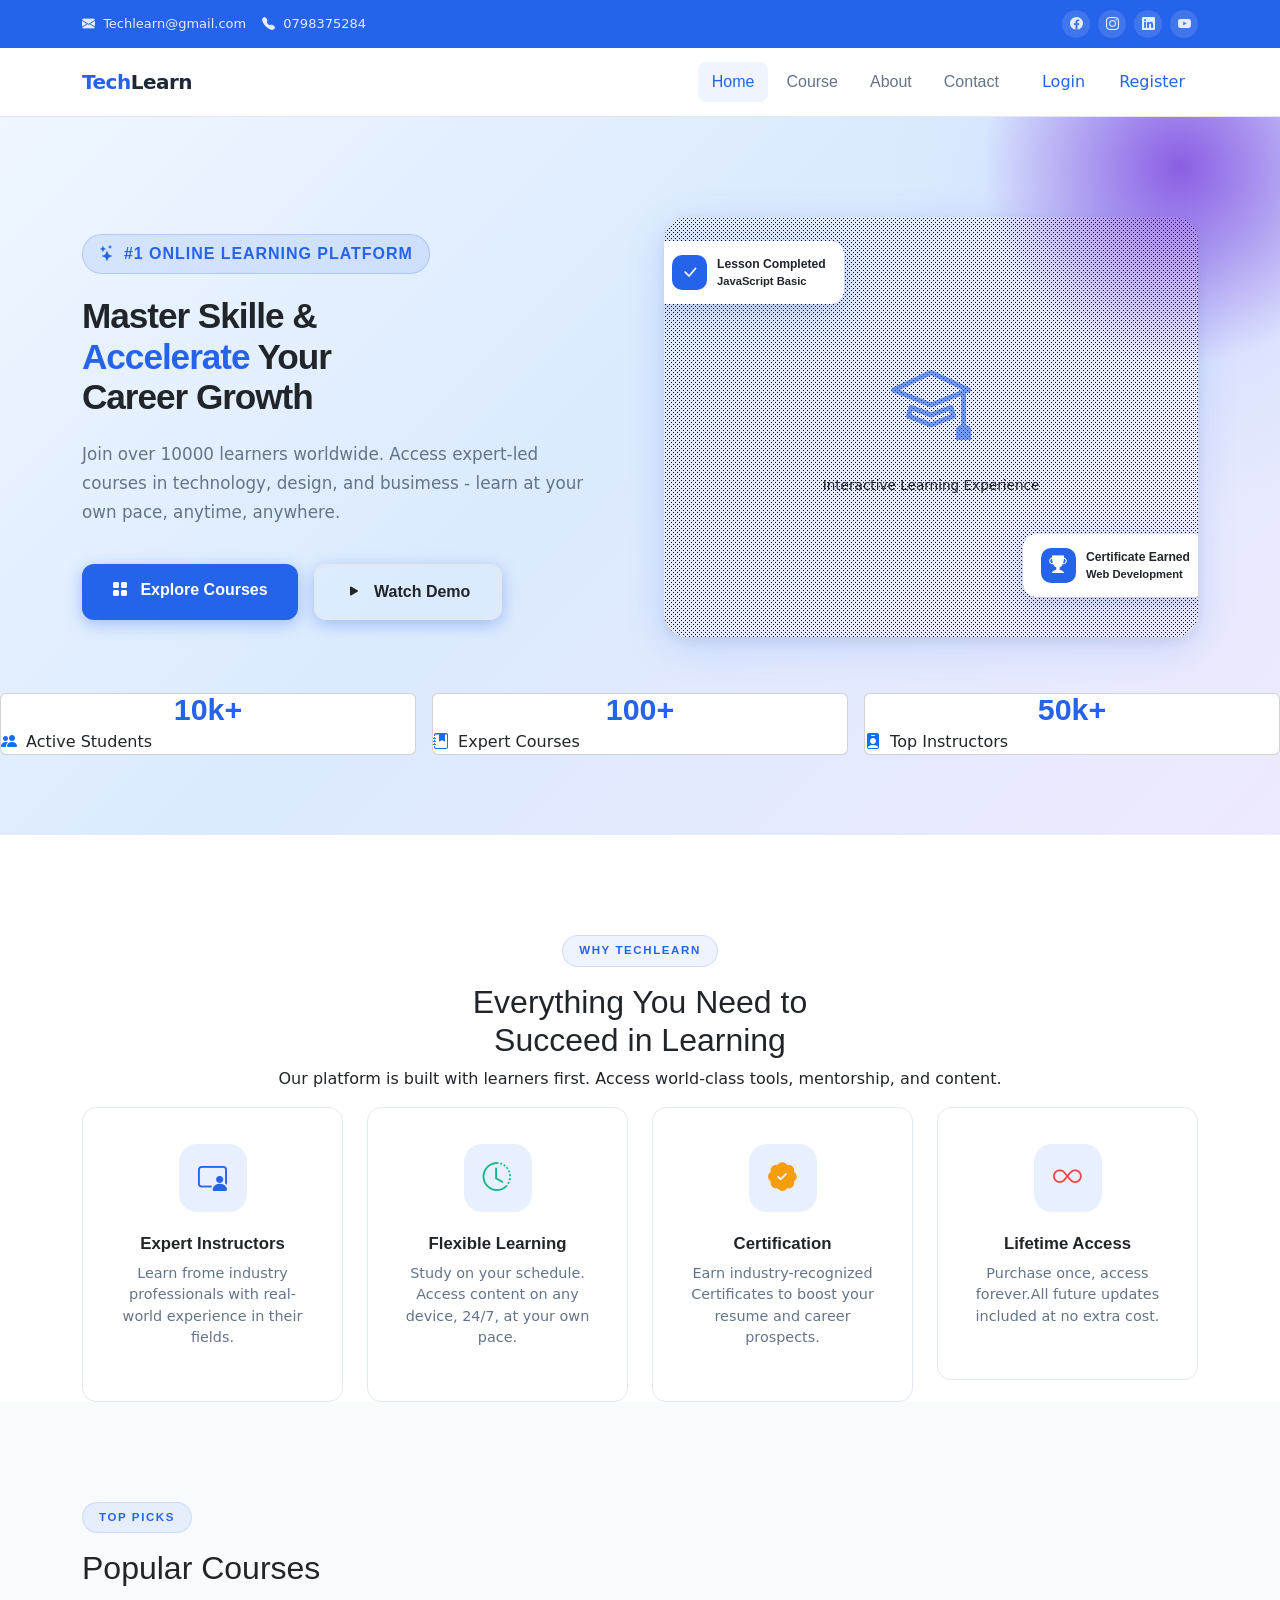
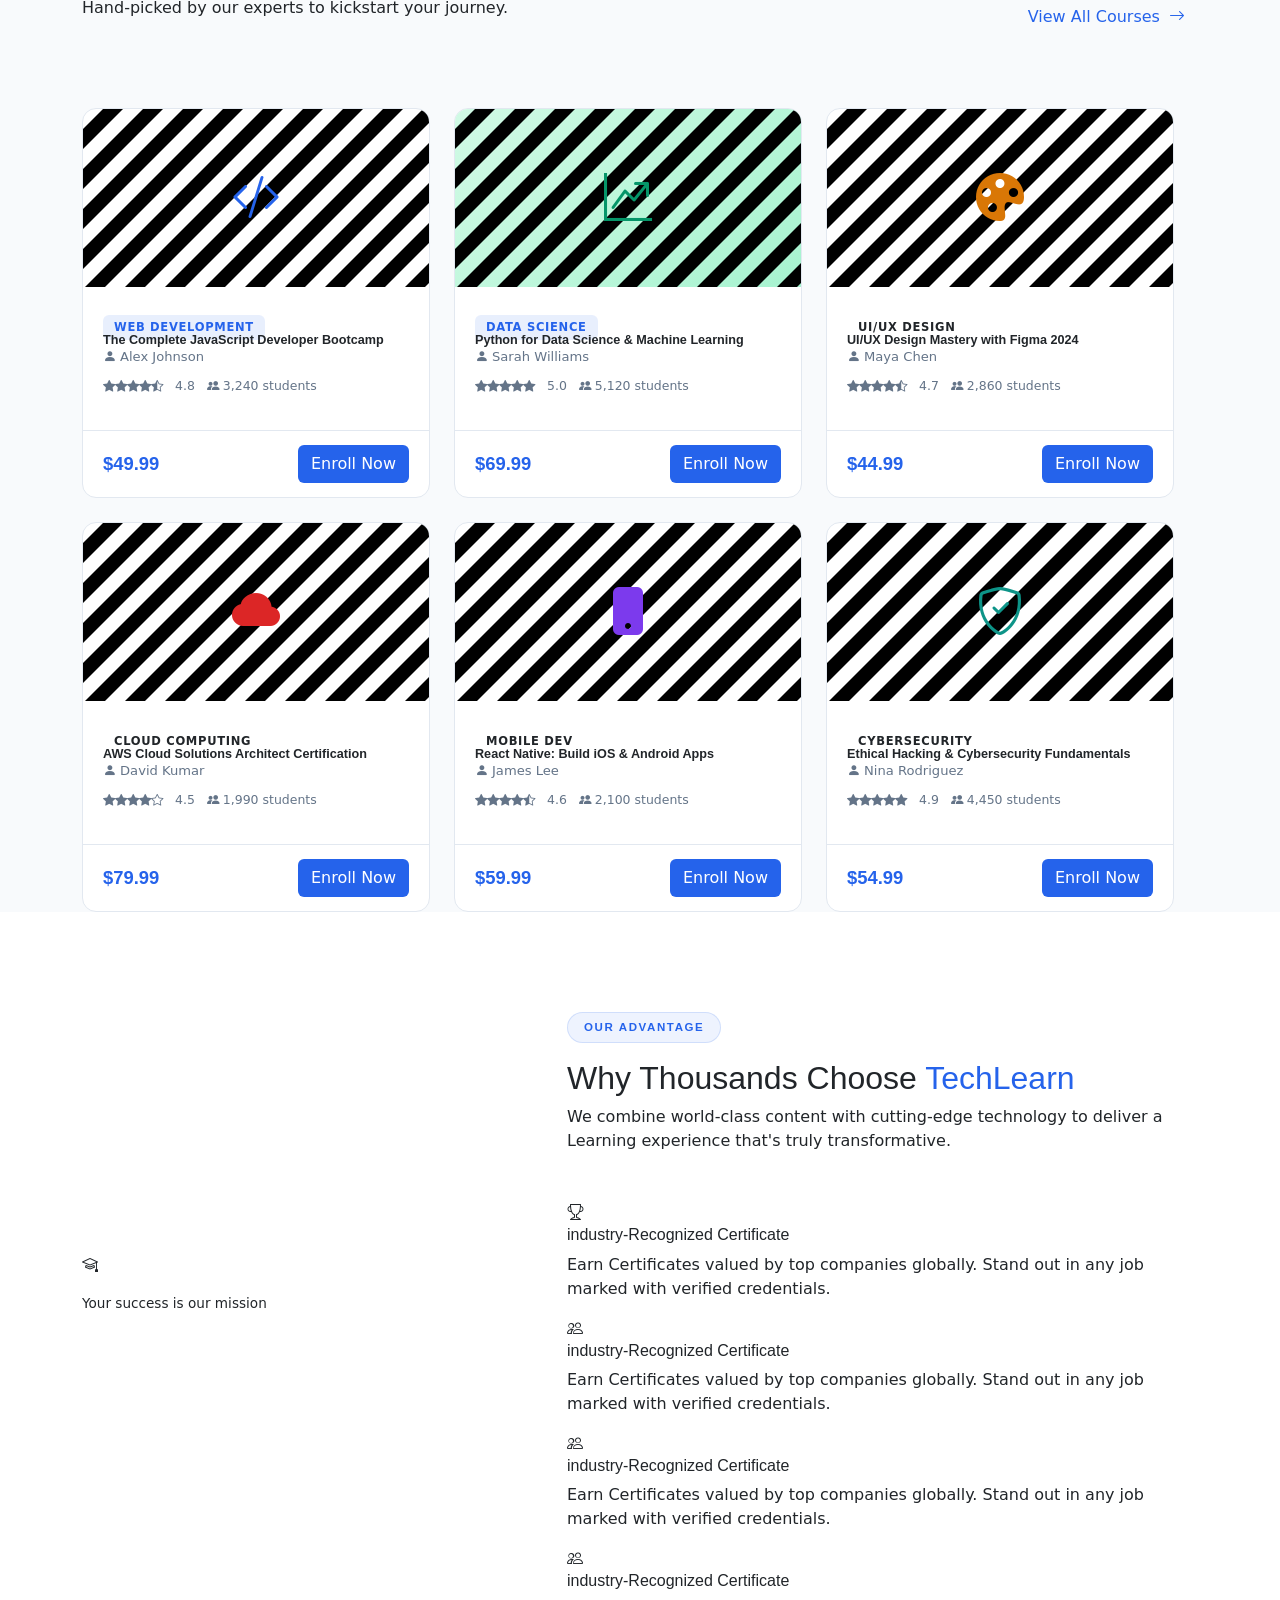
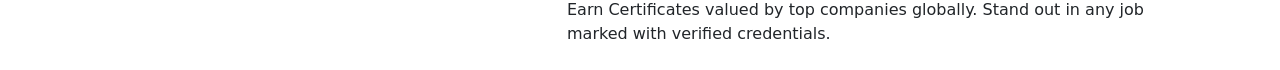
==== commit 502ba707: "style: center content in course cards and update course details ceate section" ====
--- a/index.html
+++ b/index.html
@@ -320,331 +320,311 @@
 
             <div class="row g-4">
                 <!--Course -1 -->
-                <div class="col-md-6 col-lg-4">
-                    <div class="course-card">
-                        <div class="course-thumb">
-                            <i class="bi bi-code-slash" style="color: #2563eb; position: relative; z-index: 1;"></i>
-                        </div>
-                        <div class="course-body">
-                            <span class="course-cat cat-blue">Web Development</span>
-                            <h6 class="course-title">
-                                The Complete JavaScript Developer Bootcamp
-                            </h6>
-                            <p class="course-instructor">
-                                <i class="bi bi-person-fill me-1">Fazila Ahmadi</i>
-                            </p>
-                            <div class="course-meta">
-                                <span class="stars">
-                                    <i class="bi bi-star-fill"></i>
-                                    <i class="bi bi-star-fill"></i>
-                                    <i class="bi bi-star-fill"></i>
-                                    <i class="bi bi-star-fill"></i>
-                                    <i class="bi bi-star-half"></i>
-                                </span>
-                                <span>4.8</span>
-                                <span>
-                                    <i class="bi bi-people-fill me-1"></i>3,240 Students
-                                </span>
-                            </div>
-                        </div>
-                        <div class="course-footer">
-                            <span class="course-price">$42.02</span>
-                            <a href="#" class="btn btn-enroll">Enroll Now</a>
-                        </div>
-                    </div>
-                </div>
-
-                <!--Course -2 -->
-
-                <div class="col-md-6 col-lg-4">
-                    <div class="course-card">
-                        <div class="course-thumb course-thumb-green">
-                            <i class="bi bi-graph-up-arrow" style="color: #059669; position: relative; z-index: 1;"></i>
-                        </div>
-                        <div class="course-body">
-                            <span class="course-cat cat-green">Data Science</span>
-                            <h6 class="course-title">
-                                Python for Data Science &amp; Machine Learning
-                            </h6>
-                            <p class="course-instructor">
-                                <i class="bi bi-person-fill me-1">Fazila Ahmadi</i>
-                            </p>
-                            <div class="course-meta">
-                                <span class="stars">
-                                    <i class="bi bi-star-fill"></i>
-                                    <i class="bi bi-star-fill"></i>
-                                    <i class="bi bi-star-fill"></i>
-                                    <i class="bi bi-star-fill"></i>
-                                    <i class="bi bi-star-half"></i>
-                                </span>
-                                <span>4.8</span>
-                                <span>
-                                    <i class="bi bi-people-fill me-1"></i>3,240 Students
-                                </span>
-                            </div>
-                        </div>
-                        <div class="course-footer">
-                            <span class="course-price">$42.02</span>
-                            <a href="#" class="btn btn-enroll">Enroll Now</a>
-                        </div>
-                    </div>
-                </div>
-
-                <!--Course -3 -->
-
-                <div class="col-md-6 col-lg-4">
-                    <div class="course-card">
-                        <div class="course-thumb">
-                            <i class="bi bi-code-slash" style="color: #2563eb; position: relative; z-index: 1;"></i>
-                        </div>
-                        <div class="course-body">
-                            <span class="course-cat cat-blue">Web Development</span>
-                            <h6 class="course-title">
-                                The Complete JavaScript Developer Bootcamp
-                            </h6>
-                            <p class="course-instructor">
-                                <i class="bi bi-person-fill me-1">Fazila Ahmadi</i>
-                            </p>
-                            <div class="course-meta">
-                                <span class="stars">
-                                    <i class="bi bi-star-fill"></i>
-                                    <i class="bi bi-star-fill"></i>
-                                    <i class="bi bi-star-fill"></i>
-                                    <i class="bi bi-star-fill"></i>
-                                    <i class="bi bi-star-half"></i>
-                                </span>
-                                <span>4.8</span>
-                                <span>
-                                    <i class="bi bi-people-fill me-1"></i>3,240 Students
-                                </span>
-                            </div>
-                        </div>
-                        <div class="course-footer">
-                            <span class="course-price">$42.02</span>
-                            <a href="#" class="btn btn-enroll">Enroll Now</a>
-                        </div>
-                    </div>
-                </div>
-                <!--Course -4 -->
-
-                <div class="col-md-6 col-lg-4">
-                    <div class="course-card">
-                        <div class="course-thumb">
-                            <i class="bi bi-code-slash" style="color: #2563eb; position: relative; z-index: 1;"></i>
-                        </div>
-                        <div class="course-body">
-                            <span class="course-cat cat-blue">Web Development</span>
-                            <h6 class="course-title">
-                                The Complete JavaScript Developer Bootcamp
-                            </h6>
-                            <p class="course-instructor">
-                                <i class="bi bi-person-fill me-1">Fazila Ahmadi</i>
-                            </p>
-                            <div class="course-meta">
-                                <span class="stars">
-                                    <i class="bi bi-star-fill"></i>
-                                    <i class="bi bi-star-fill"></i>
-                                    <i class="bi bi-star-fill"></i>
-                                    <i class="bi bi-star-fill"></i>
-                                    <i class="bi bi-star-half"></i>
-                                </span>
-                                <span>4.8</span>
-                                <span>
-                                    <i class="bi bi-people-fill me-1"></i>3,240 Students
-                                </span>
-                            </div>
-                        </div>
-                        <div class="course-footer">
-                            <span class="course-price">$42.02</span>
-                            <a href="#" class="btn btn-enroll">Enroll Now</a>
-                        </div>
-                    </div>
-                </div>
-
-                <!--Course -5 -->
-
-                <div class="col-md-6 col-lg-4">
-                    <div class="course-card">
-                        <div class="course-thumb">
-                            <i class="bi bi-code-slash" style="color: #2563eb; position: relative; z-index: 1;"></i>
-                        </div>
-                        <div class="course-body">
-                            <span class="course-cat cat-blue">Web Development</span>
-                            <h6 class="course-title">
-                                The Complete JavaScript Developer Bootcamp
-                            </h6>
-                            <p class="course-instructor">
-                                <i class="bi bi-person-fill me-1">Fazila Ahmadi</i>
-                            </p>
-                            <div class="course-meta">
-                                <span class="stars">
-                                    <i class="bi bi-star-fill"></i>
-                                    <i class="bi bi-star-fill"></i>
-                                    <i class="bi bi-star-fill"></i>
-                                    <i class="bi bi-star-fill"></i>
-                                    <i class="bi bi-star-half"></i>
-                                </span>
-                                <span>4.8</span>
-                                <span>
-                                    <i class="bi bi-people-fill me-1"></i>3,240 Students
-                                </span>
-                            </div>
-                        </div>
-                        <div class="course-footer">
-                            <span class="course-price">$42.02</span>
-                            <a href="#" class="btn btn-enroll">Enroll Now</a>
-                        </div>
-                    </div>
-                </div>
-
-                <!--Course -6 -->
-
-                <div class="col-md-6 col-lg-4">
-                    <div class="course-card">
-                        <div class="course-thumb">
-                            <i class="bi bi-code-slash" style="color: #2563eb; position: relative; z-index: 1;"></i>
-                        </div>
-                        <div class="course-body">
-                            <span class="course-cat cat-blue">Web Development</span>
-                            <h6 class="course-title">
-                                The Complete JavaScript Developer Bootcamp
-                            </h6>
-                            <p class="course-instructor">
-                                <i class="bi bi-person-fill me-1">Fazila Ahmadi</i>
-                            </p>
-                            <div class="course-meta">
-                                <span class="stars">
-                                    <i class="bi bi-star-fill"></i>
-                                    <i class="bi bi-star-fill"></i>
-                                    <i class="bi bi-star-fill"></i>
-                                    <i class="bi bi-star-fill"></i>
-                                    <i class="bi bi-star-half"></i>
-                                </span>
-                                <span>4.8</span>
-                                <span>
-                                    <i class="bi bi-people-fill me-1"></i>3,240 Students
-                                </span>
-                            </div>
-                        </div>
-                        <div class="course-footer">
-                            <span class="course-price">$42.02</span>
-                            <a href="#" class="btn btn-enroll">Enroll Now</a>
-                        </div>
-                    </div>
-                </div>
-
-                <!--Course -7 -->
-
-                <div class="col-md-6 col-lg-4">
-                    <div class="course-card">
-                        <div class="course-thumb">
-                            <i class="bi bi-code-slash" style="color: #2563eb; position: relative; z-index: 1;"></i>
-                        </div>
-                        <div class="course-body">
-                            <span class="course-cat cat-blue">Web Development</span>
-                            <h6 class="course-title">
-                                The Complete JavaScript Developer Bootcamp
-                            </h6>
-                            <p class="course-instructor">
-                                <i class="bi bi-person-fill me-1">Fazila Ahmadi</i>
-                            </p>
-                            <div class="course-meta">
-                                <span class="stars">
-                                    <i class="bi bi-star-fill"></i>
-                                    <i class="bi bi-star-fill"></i>
-                                    <i class="bi bi-star-fill"></i>
-                                    <i class="bi bi-star-fill"></i>
-                                    <i class="bi bi-star-half"></i>
-                                </span>
-                                <span>4.8</span>
-                                <span>
-                                    <i class="bi bi-people-fill me-1"></i>3,240 Students
-                                </span>
-                            </div>
-                        </div>
-                        <div class="course-footer">
-                            <span class="course-price">$42.02</span>
-                            <a href="#" class="btn btn-enroll">Enroll Now</a>
-                        </div>
-                    </div>
-                </div>
-
-                <!--Course -8 -->
-
-                <div class="col-md-6 col-lg-4">
-                    <div class="course-card">
-                        <div class="course-thumb">
-                            <i class="bi bi-code-slash" style="color: #2563eb; position: relative; z-index: 1;"></i>
-                        </div>
-                        <div class="course-body">
-                            <span class="course-cat cat-blue">Web Development</span>
-                            <h6 class="course-title">
-                                The Complete JavaScript Developer Bootcamp
-                            </h6>
-                            <p class="course-instructor">
-                                <i class="bi bi-person-fill me-1">Fazila Ahmadi</i>
-                            </p>
-                            <div class="course-meta">
-                                <span class="stars">
-                                    <i class="bi bi-star-fill"></i>
-                                    <i class="bi bi-star-fill"></i>
-                                    <i class="bi bi-star-fill"></i>
-                                    <i class="bi bi-star-fill"></i>
-                                    <i class="bi bi-star-half"></i>
-                                </span>
-                                <span>4.8</span>
-                                <span>
-                                    <i class="bi bi-people-fill me-1"></i>3,240 Students
-                                </span>
-                            </div>
-                        </div>
-                        <div class="course-footer">
-                            <span class="course-price">$42.02</span>
-                            <a href="#" class="btn btn-enroll">Enroll Now</a>
-                        </div>
-                    </div>
-                </div>
-
-                <!--Course -9 -->
-
-                <div class="col-md-6 col-lg-4">
-                    <div class="course-card">
-                        <div class="course-thumb">
-                            <i class="bi bi-code-slash" style="color: #2563eb; position: relative; z-index: 1;"></i>
-                        </div>
-                        <div class="course-body">
-                            <span class="course-cat cat-blue">Web Development</span>
-                            <h6 class="course-title">
-                                The Complete JavaScript Developer Bootcamp
-                            </h6>
-                            <p class="course-instructor">
-                                <i class="bi bi-person-fill me-1">Fazila Ahmadi</i>
-                            </p>
-                            <div class="course-meta">
-                                <span class="stars">
-                                    <i class="bi bi-star-fill"></i>
-                                    <i class="bi bi-star-fill"></i>
-                                    <i class="bi bi-star-fill"></i>
-                                    <i class="bi bi-star-fill"></i>
-                                    <i class="bi bi-star-half"></i>
-                                </span>
-                                <span>4.8</span>
-                                <span>
-                                    <i class="bi bi-people-fill me-1"></i>3,240 Students
-                                </span>
-                            </div>
-                        </div>
-                        <div class="course-footer">
-                            <span class="course-price">$42.02</span>
-                            <a href="#" class="btn btn-enroll">Enroll Now</a>
-                        </div>
-                    </div>
-                </div>
-
-
-            </div>
-        </div>
-     </section>
+                 <div class="row g-4">
+          <div class="col-md-6 col-lg-4">
+            <div class="course-card">
+              <div class="course-thumb">
+                <i
+                  class="bi bi-code-slash"
+                  style="color: #2563eb; position: relative; z-index: 1"
+                ></i>
+              </div>
+              <div class="course-body">
+                <span class="course-cat cat-blue">Web Development</span>
+                <h6 class="course-title">
+                  The Complete JavaScript Developer Bootcamp
+                </h6>
+                <p class="course-instructor">
+                  <i class="bi bi-person-fill me-1"></i>Alex Johnson
+                </p>
+                <div class="course-meta">
+                  <span class="stars"
+                    ><i class="bi bi-star-fill"></i
+                    ><i class="bi bi-star-fill"></i
+                    ><i class="bi bi-star-fill"></i
+                    ><i class="bi bi-star-fill"></i
+                    ><i class="bi bi-star-half"></i
+                  ></span>
+                  <span>4.8</span>
+                  <span
+                    ><i class="bi bi-people-fill me-1"></i>3,240 students</span
+                  >
+                </div>
+              </div>
+              <div class="course-footer">
+                <span class="course-price">$49.99</span>
+                <a href="#" class="btn btn-enroll">Enroll Now</a>
+              </div>
+            </div>
+          </div>
+
+          <!-- Course 2 -->
+          <div class="col-md-6 col-lg-4">
+            <div class="course-card">
+              <div class="course-thumb course-thumb-green">
+                <i
+                  class="bi bi-graph-up-arrow"
+                  style="color: #059669; position: relative; z-index: 1"
+                ></i>
+              </div>
+              <div class="course-body">
+                <span class="course-cat cat-green">Data Science</span>
+                <h6 class="course-title">
+                  Python for Data Science &amp; Machine Learning
+                </h6>
+                <p class="course-instructor">
+                  <i class="bi bi-person-fill me-1"></i>Sarah Williams
+                </p>
+                <div class="course-meta">
+                  <span class="stars"
+                    ><i class="bi bi-star-fill"></i
+                    ><i class="bi bi-star-fill"></i
+                    ><i class="bi bi-star-fill"></i
+                    ><i class="bi bi-star-fill"></i
+                    ><i class="bi bi-star-fill"></i
+                  ></span>
+                  <span>5.0</span>
+                  <span
+                    ><i class="bi bi-people-fill me-1"></i>5,120 students</span
+                  >
+                </div>
+              </div>
+              <div class="course-footer">
+                <span class="course-price">$69.99</span>
+                <a href="#" class="btn btn-enroll">Enroll Now</a>
+              </div>
+            </div>
+          </div>
+
+          <!-- Course 3 -->
+          <div class="col-md-6 col-lg-4">
+            <div class="course-card">
+              <div class="course-thumb course-thumb-yellow">
+                <i
+                  class="bi bi-palette-fill"
+                  style="color: #d97706; position: relative; z-index: 1"
+                ></i>
+              </div>
+              <div class="course-body">
+                <span class="course-cat cat-yellow">UI/UX Design</span>
+                <h6 class="course-title">
+                  UI/UX Design Mastery with Figma 2024
+                </h6>
+                <p class="course-instructor">
+                  <i class="bi bi-person-fill me-1"></i>Maya Chen
+                </p>
+                <div class="course-meta">
+                  <span class="stars"
+                    ><i class="bi bi-star-fill"></i
+                    ><i class="bi bi-star-fill"></i
+                    ><i class="bi bi-star-fill"></i
+                    ><i class="bi bi-star-fill"></i
+                    ><i class="bi bi-star-half"></i
+                  ></span>
+                  <span>4.7</span>
+                  <span
+                    ><i class="bi bi-people-fill me-1"></i>2,860 students</span
+                  >
+                </div>
+              </div>
+              <div class="course-footer">
+                <span class="course-price">$44.99</span>
+                <a href="#" class="btn btn-enroll">Enroll Now</a>
+              </div>
+            </div>
+          </div>
+
+          <!-- Course 4 -->
+          <div class="col-md-6 col-lg-4">
+            <div class="course-card">
+              <div class="course-thumb course-thumb-red">
+                <i
+                  class="bi bi-cloud-fill"
+                  style="color: #dc2626; position: relative; z-index: 1"
+                ></i>
+              </div>
+              <div class="course-body">
+                <span class="course-cat cat-red">Cloud Computing</span>
+                <h6 class="course-title">
+                  AWS Cloud Solutions Architect Certification
+                </h6>
+                <p class="course-instructor">
+                  <i class="bi bi-person-fill me-1"></i>David Kumar
+                </p>
+                <div class="course-meta">
+                  <span class="stars"
+                    ><i class="bi bi-star-fill"></i
+                    ><i class="bi bi-star-fill"></i
+                    ><i class="bi bi-star-fill"></i
+                    ><i class="bi bi-star-fill"></i><i class="bi bi-star"></i
+                  ></span>
+                  <span>4.5</span>
+                  <span
+                    ><i class="bi bi-people-fill me-1"></i>1,990 students</span
+                  >
+                </div>
+              </div>
+              <div class="course-footer">
+                <span class="course-price">$79.99</span>
+                <a href="#" class="btn btn-enroll">Enroll Now</a>
+              </div>
+            </div>
+          </div>
+
+          <!-- Course 5 -->
+          <div class="col-md-6 col-lg-4">
+            <div class="course-card">
+              <div class="course-thumb course-thumb-purple">
+                <i
+                  class="bi bi-phone-fill"
+                  style="color: #7c3aed; position: relative; z-index: 1"
+                ></i>
+              </div>
+              <div class="course-body">
+                <span class="course-cat cat-purple">Mobile Dev</span>
+                <h6 class="course-title">
+                  React Native: Build iOS &amp; Android Apps
+                </h6>
+                <p class="course-instructor">
+                  <i class="bi bi-person-fill me-1"></i>James Lee
+                </p>
+                <div class="course-meta">
+                  <span class="stars"
+                    ><i class="bi bi-star-fill"></i
+                    ><i class="bi bi-star-fill"></i
+                    ><i class="bi bi-star-fill"></i
+                    ><i class="bi bi-star-fill"></i
+                    ><i class="bi bi-star-half"></i
+                  ></span>
+                  <span>4.6</span>
+                  <span
+                    ><i class="bi bi-people-fill me-1"></i>2,100 students</span
+                  >
+                </div>
+              </div>
+              <div class="course-footer">
+                <span class="course-price">$59.99</span>
+                <a href="#" class="btn btn-enroll">Enroll Now</a>
+              </div>
+            </div>
+          </div>
+
+          <!-- Course 6 -->
+          <div class="col-md-6 col-lg-4">
+            <div class="course-card">
+              <div class="course-thumb course-thumb-teal">
+                <i
+                  class="bi bi-shield-check"
+                  style="color: #0d9488; position: relative; z-index: 1"
+                ></i>
+              </div>
+              <div class="course-body">
+                <span class="course-cat cat-teal">Cybersecurity</span>
+                <h6 class="course-title">
+                  Ethical Hacking &amp; Cybersecurity Fundamentals
+                </h6>
+                <p class="course-instructor">
+                  <i class="bi bi-person-fill me-1"></i>Nina Rodriguez
+                </p>
+                <div class="course-meta">
+                  <span class="stars"
+                    ><i class="bi bi-star-fill"></i
+                    ><i class="bi bi-star-fill"></i
+                    ><i class="bi bi-star-fill"></i
+                    ><i class="bi bi-star-fill"></i
+                    ><i class="bi bi-star-fill"></i
+                  ></span>
+                  <span>4.9</span>
+                  <span
+                    ><i class="bi bi-people-fill me-1"></i>4,450 students</span
+                  >
+                </div>
+              </div>
+              <div class="course-footer">
+                <span class="course-price">$54.99</span>
+                <a href="#" class="btn btn-enroll">Enroll Now</a>
+              </div>
+            </div>
+          </div>
+    </div>
+ </div>
+ </section>
+ <!-- Why choose us -->
+ <section id="why-us" class="section-pad">
+  <div class="container">
+    <div class="row g-5 align-items-center">
+      <!-- Images -->
+      <div class="col-lg-5">
+        <div class="why-image">
+          <div class="why-images-inner">
+            <i class="bi bi-mortarboard"></i>
+            <p class="mt-3 " style="color: var(--text-secndary); font-size: 0.85rem;">
+              Your success is our mission
+            </p>
+          </div>
+        </div>
+      </div>
+<!-- content -->
+
+
+      <div class="col-lg-7">
+        <div class="section-tag">
+          Our Advantage
+        </div>
+        <h2 class="section-tital">
+          Why Thousands Choose
+          <span style="color: var(--primary); "> TechLearn </span>
+        </h2>
+        <div class="divider left mb-4">
+          <p class="section-sub mb-5">
+            We combine world-class content with cutting-edge technology to 
+            deliver a Learning experience that's truly transformative.
+          </p>
+          <div class="why-feature">
+            <div class="why-icon">
+              <i class="bi bi-trophy"></i>
+            </div>
+          </div>
+          <div>
+            <h6>industry-Recognized Certificate</h6>
+          <p>Earn Certificates valued by top companies globally. Stand out
+            in any job marked with verified credentials.
+          </p>
+          </div>
+          <div class="why-feature">
+        <div class="why-icon"><i class="bi bi-people"></i></div>
+        <div>
+            <h6>industry-Recognized Certificate</h6>
+          <p>Earn Certificates valued by top companies globally. Stand out
+            in any job marked with verified credentials.
+          </p>
+          </div>
+        </div>
+
+         <div class="why-feature">
+        <div class="why-icon"><i class="bi bi-people"></i></div>
+        <div>
+            <h6>industry-Recognized Certificate</h6>
+          <p>Earn Certificates valued by top companies globally. Stand out
+            in any job marked with verified credentials.
+          </p>
+          </div>
+        </div>
+         <div class="why-feature">
+        <div class="why-icon"><i class="bi bi-people"></i></div>
+        <div>
+            <h6>industry-Recognized Certificate</h6>
+          <p>Earn Certificates valued by top companies globally. Stand out
+            in any job marked with verified credentials.
+          </p>
+          </div>
+        </div>
+      </div>
+      </div>
+    </div>
+  </div>
+
+ </section>
 
 </body>
 
--- a/css/index.css
+++ b/css/index.css
@@ -243,6 +243,7 @@
     font-weight: 500;
     align-items: center !important;
     text-align: center !important;
+    justify-content: center !important;
 }
 /*features */
 .section-tag{
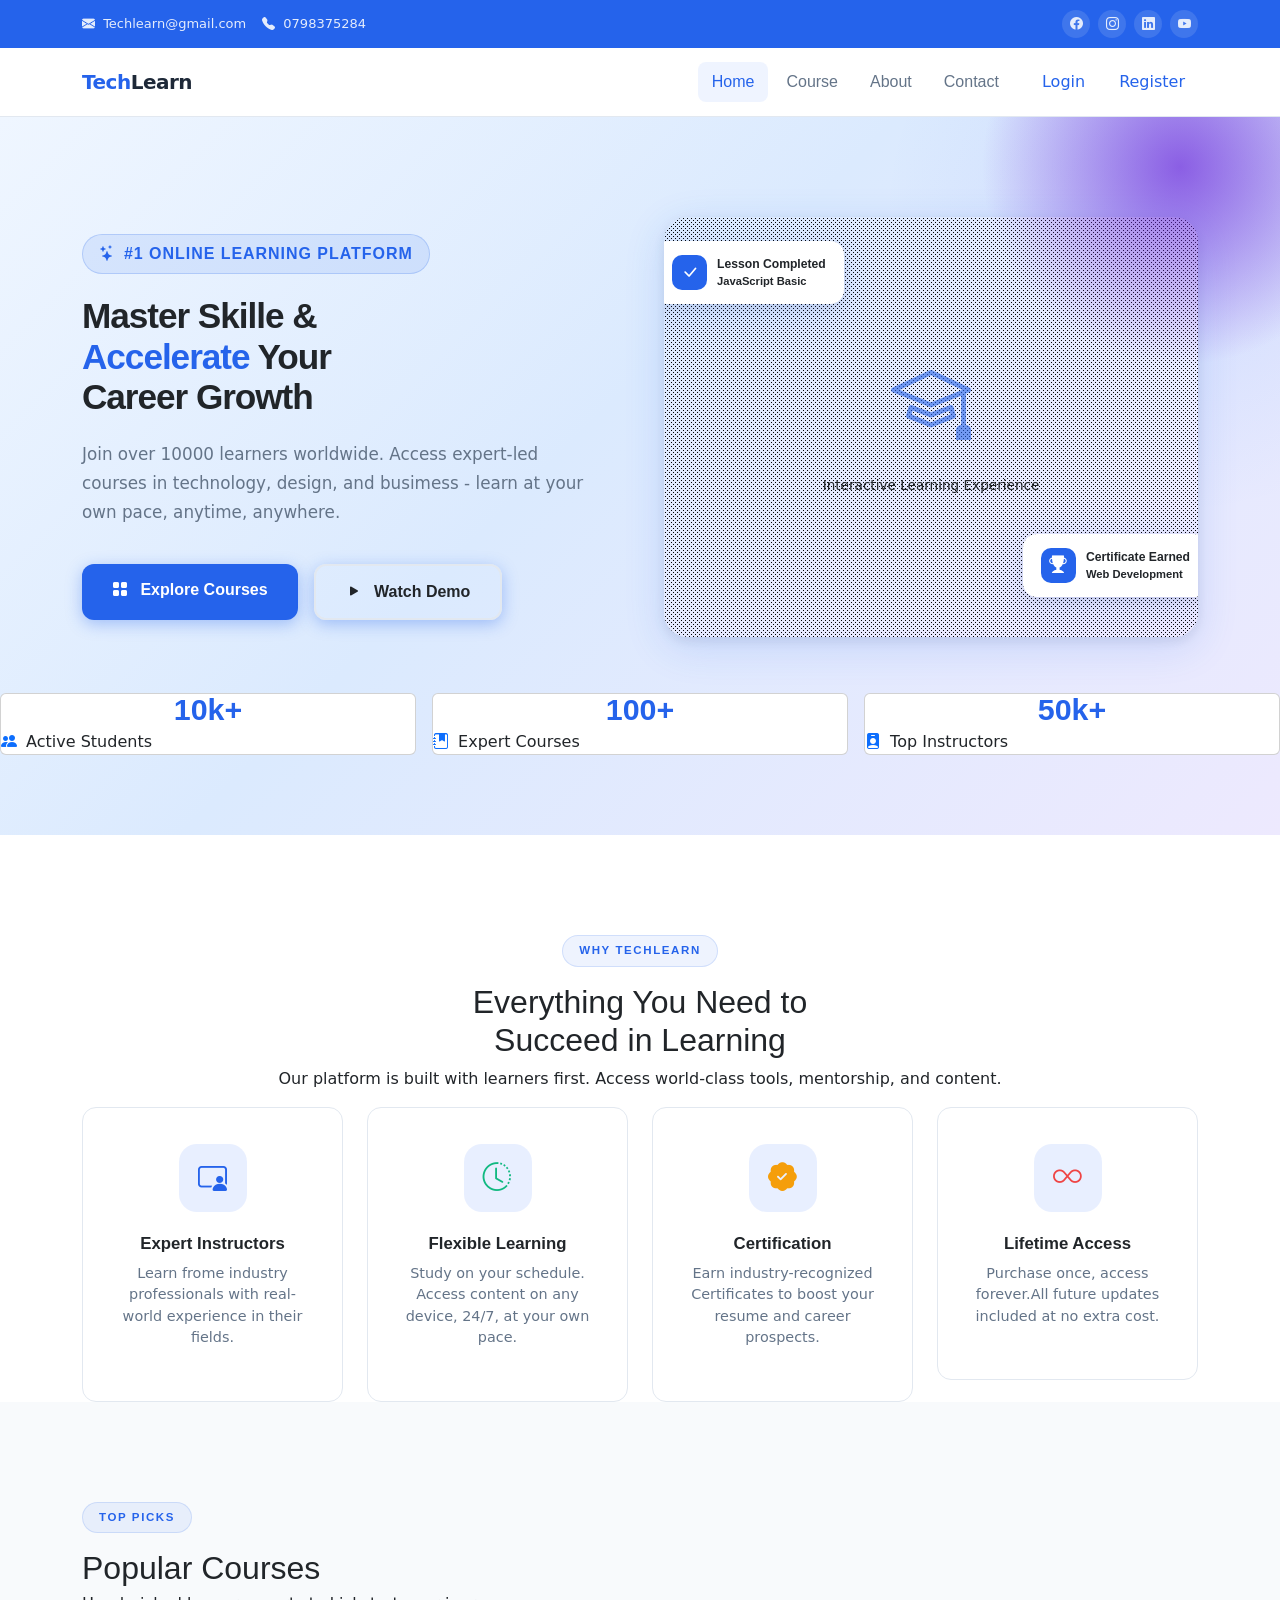
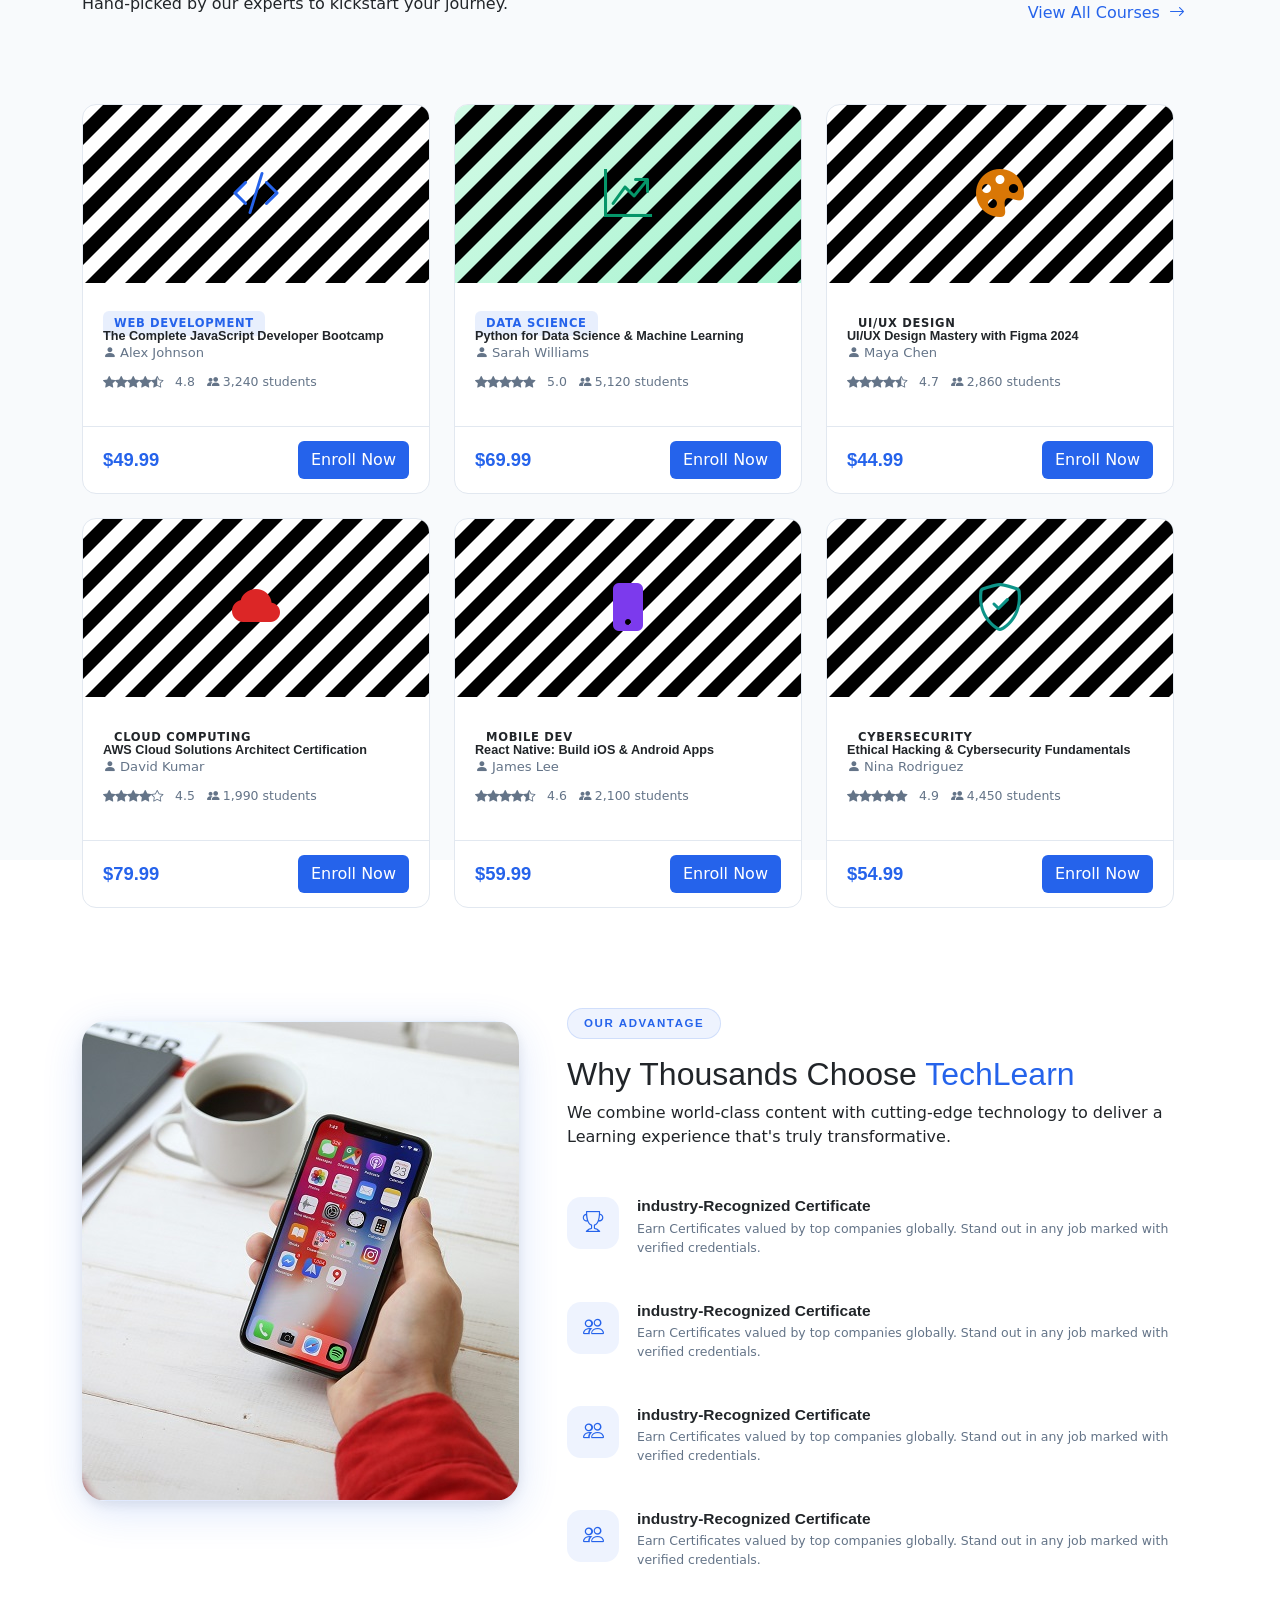
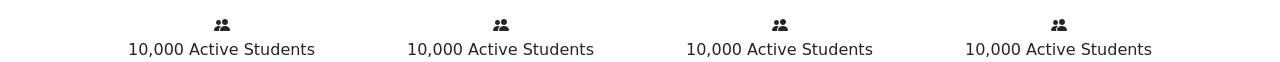
==== commit f988d86a: "Refactor code structure for improved readability and maintainability cearte section" ====
--- a/index.html
+++ b/index.html
@@ -307,7 +307,7 @@
             <div class="d-flex flex-wrap align-items-end justify-content-between mb-5 gap-3">
                 <div>
                 <div class="section-tag">Top Picks</div>
-                <h2 class="section-tital mb">Popular Courses</h2>
+                <h2 class="section-tital mb-1">Popular Courses</h2>
                 <div class="divider left"></div>
                 <p class="section-sub">
                     Hand-picked by our experts to kickstart your journey.
@@ -557,10 +557,7 @@
       <div class="col-lg-5">
         <div class="why-image">
           <div class="why-images-inner">
-            <i class="bi bi-mortarboard"></i>
-            <p class="mt-3 " style="color: var(--text-secndary); font-size: 0.85rem;">
-              Your success is our mission
-            </p>
+           <img src="images/photo.jpg" alt="image">
           </div>
         </div>
       </div>
@@ -581,15 +578,13 @@
             deliver a Learning experience that's truly transformative.
           </p>
           <div class="why-feature">
-            <div class="why-icon">
-              <i class="bi bi-trophy"></i>
-            </div>
-          </div>
+            <div class="why-icon"><i class="bi bi-trophy"></i></div>
           <div>
             <h6>industry-Recognized Certificate</h6>
           <p>Earn Certificates valued by top companies globally. Stand out
             in any job marked with verified credentials.
           </p>
+          </div>
           </div>
           <div class="why-feature">
         <div class="why-icon"><i class="bi bi-people"></i></div>
@@ -623,6 +618,45 @@
       </div>
     </div>
   </div>
+ </section>
+ <!--Statistics Section -->
+ <section id="statistics" class="section-pad">
+  <div class="container">
+    <div class="row justify-content-center text-center g-0">
+      <div class="col-6 col-md-3">
+        <div class="stats-conuter">
+          <div class="stats-icon"><i class="bi bi-people-fill"></i></div>
+          <span class="num">10,000</span>
+          <span class="lbl">Active Students</span>
+        </div>
+      </div>
+
+      <div class="col-6 col-md-3">
+        <div class="stats-conuter">
+          <div class="stats-icon"><i class="bi bi-people-fill"></i></div>
+          <span class="num">10,000</span>
+          <span class="lbl">Active Students</span>
+        </div>
+      </div>
+
+      <div class="col-6 col-md-3">
+        <div class="stats-conuter">
+          <div class="stats-icon"><i class="bi bi-people-fill"></i></div>
+          <span class="num">10,000</span>
+          <span class="lbl">Active Students</span>
+        </div>
+      </div>
+
+      <div class="col-6 col-md-3">
+        <div class="stats-conuter">
+          <div class="stats-icon"><i class="bi bi-people-fill"></i></div>
+          <span class="num">10,000</span>
+          <span class="lbl">Active Students</span>
+        </div>
+      </div>
+
+    </div>
+  </div>
 
  </section>
 
--- a/css/index.css
+++ b/css/index.css
@@ -426,4 +426,55 @@
     transform: translateY(-1px);
     box-shadow: 0 4px 10px rgba(37, 99, 235, 0.35);
     color: #fff !important;
+}
+
+/* Why choose us*/
+
+#why-us{
+    background: var(--bg-section);
+}
+.why-image{
+    border-radius: 24px;
+    background: linear-gradient(145deg, #eff6ff,#dbeafe,#ede9fe);
+    min-height: 480px;
+    max-width:480px ;
+    display: flex;
+    align-items: center;
+    justify-content: center;
+    position: relative;
+    overflow: hidden;
+    box-shadow: var(--shadow-lg);
+}
+.why-feature{
+    display: flex;
+    gap: 18px;
+    align-items: flex-start;
+    margin-bottom: 28px;
+}
+.why-icon{
+    width: 52px;
+    height: 52px;
+    min-width: 52px;
+    border-radius: 14px;
+    background: rgba(37, 99, 235, 0.08);
+    display: flex;
+    align-items: center;
+    justify-content: center;
+    font-size: 1.3rem;
+    color: var(--primary);
+    transition: all var(--transition);
+}
+.why-feature:hover .why-icon{
+    background: var(--primary);
+    color: #fff;
+    transform: scale(1.1rem);
+}
+.why-feature h6{
+    font-size: 0.97rem;
+    font-weight: 700;
+    margin-bottom: 4px;
+}
+.why-feature p{
+    font-size: 0.78rem;
+    color: var(--text-secondary);
 }
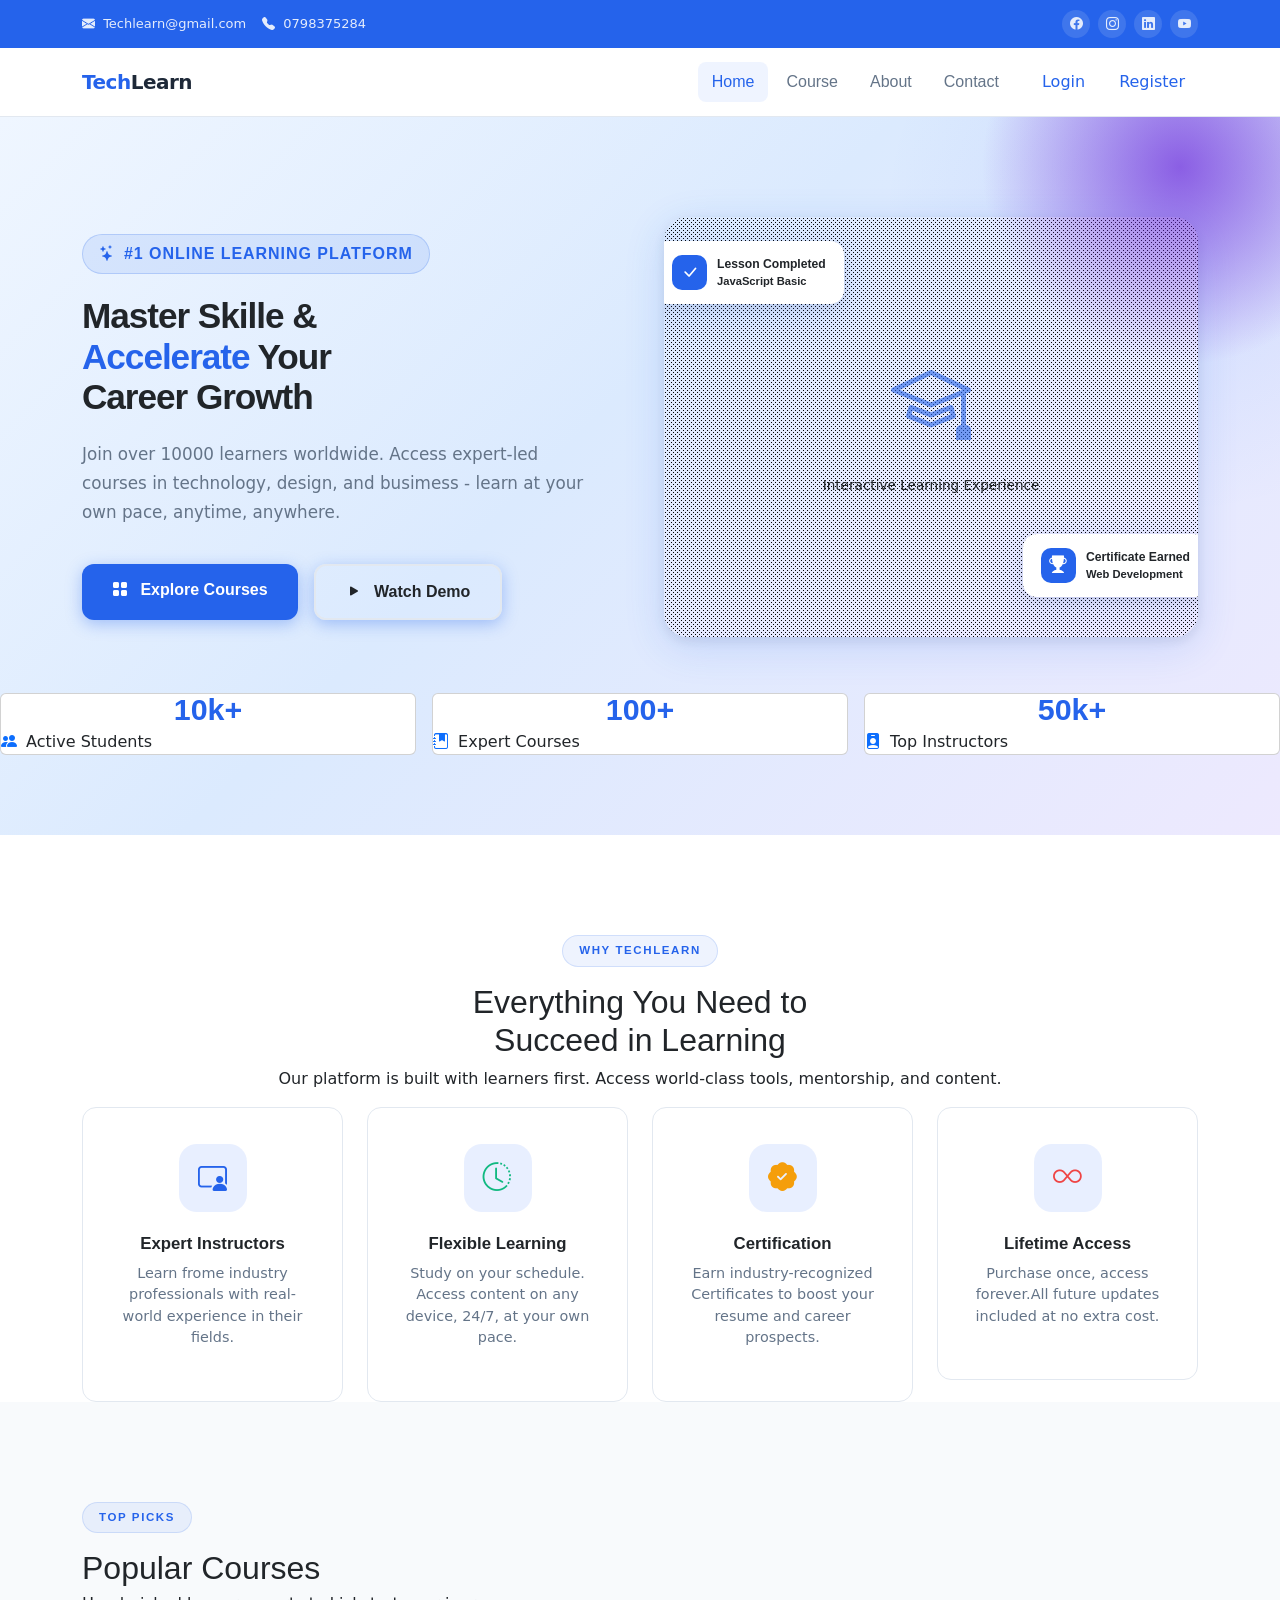
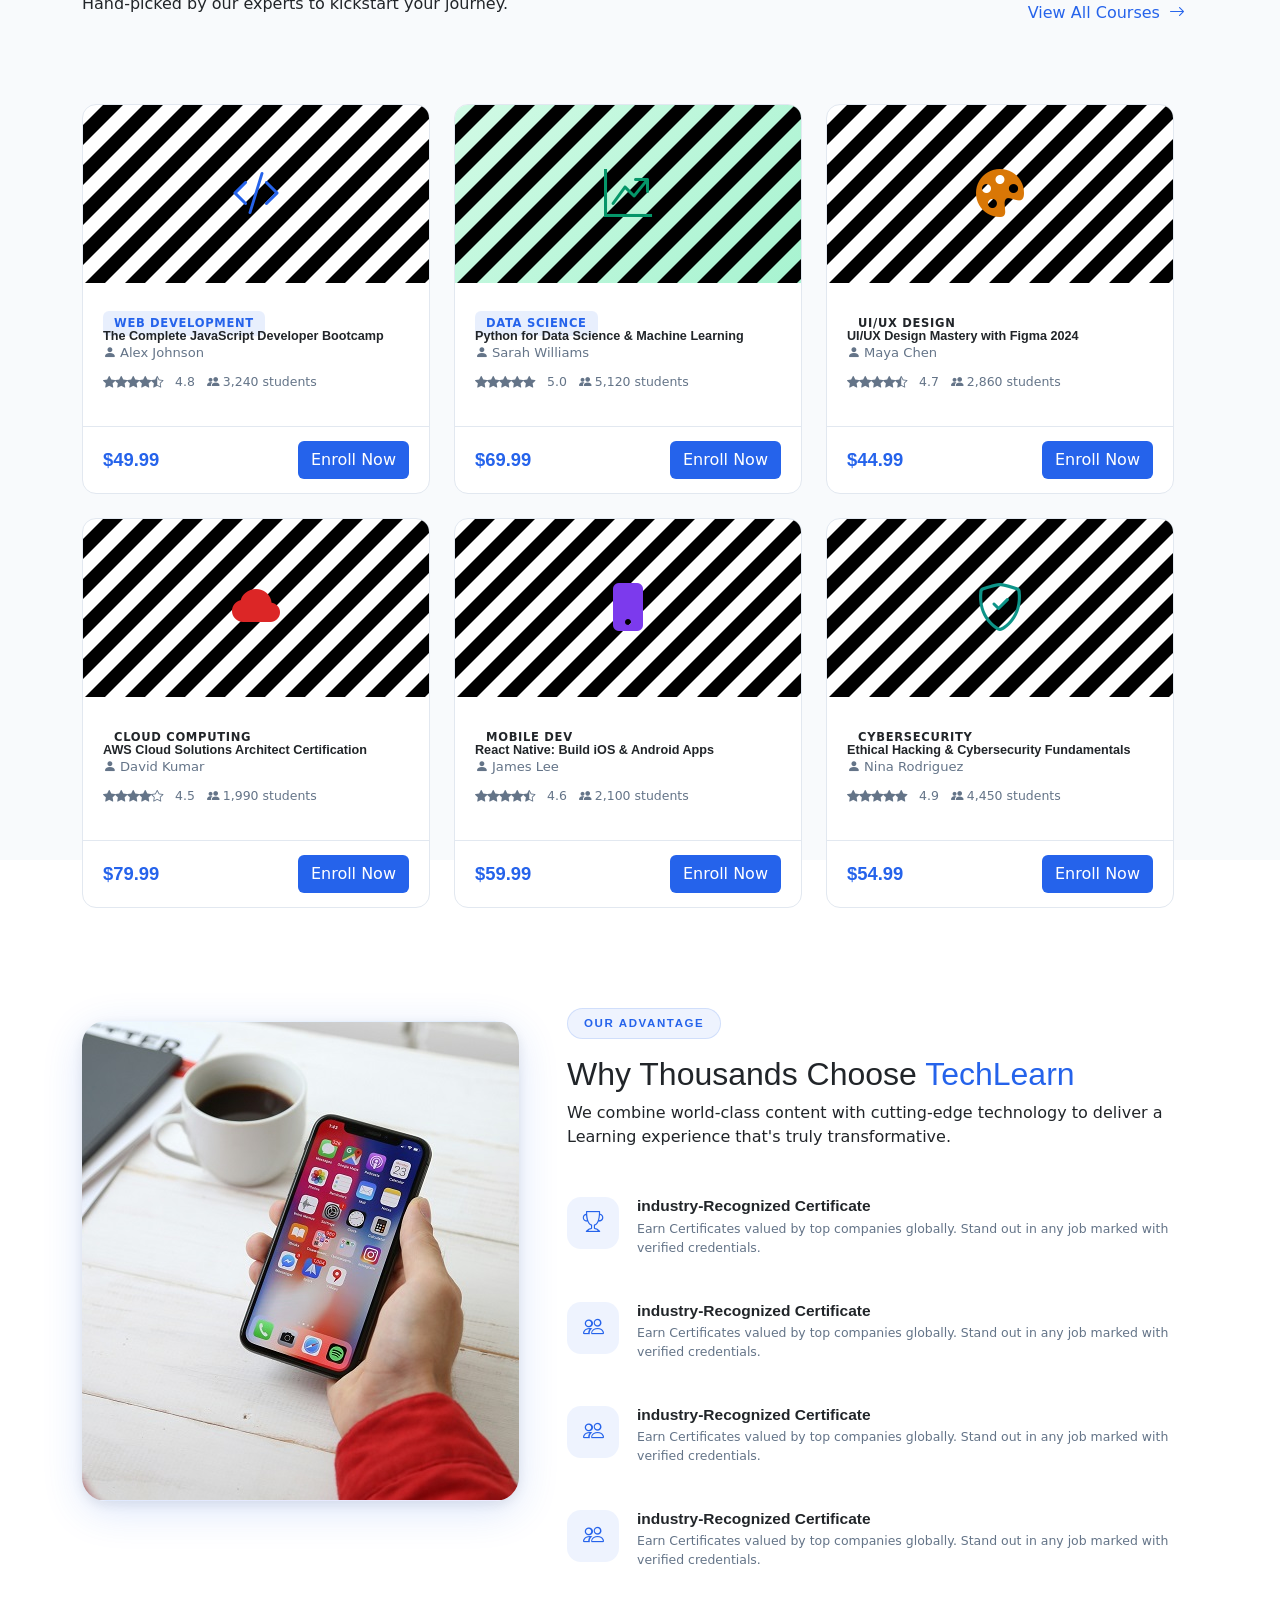
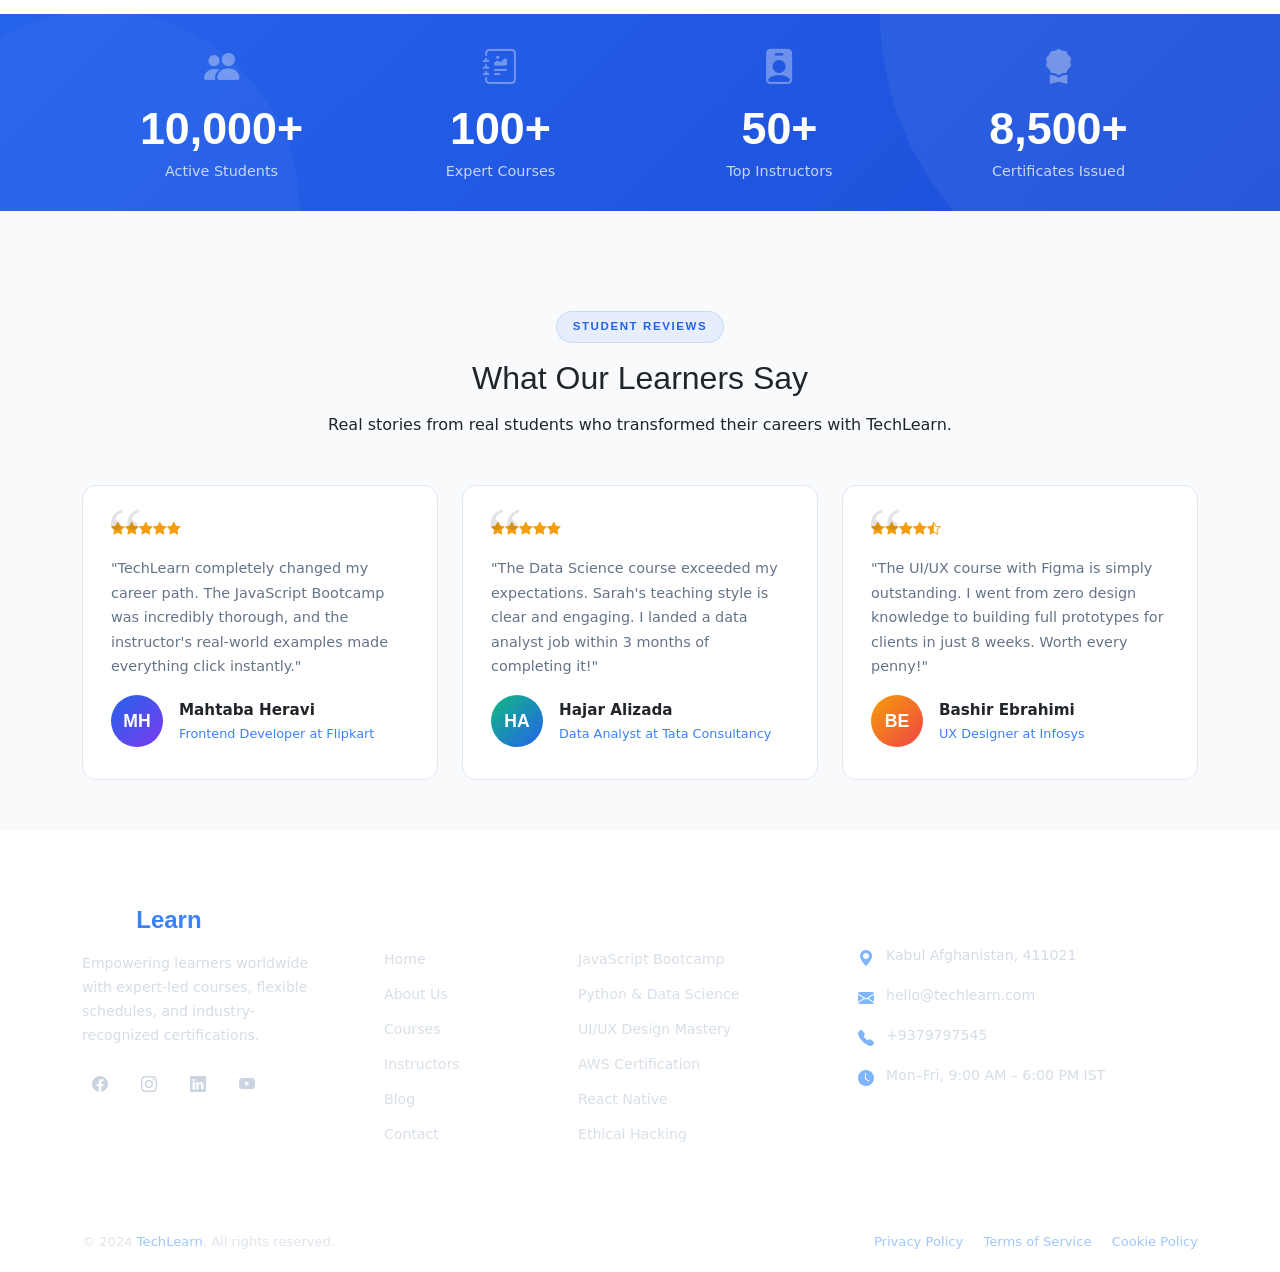
==== commit 1635a085: "Refactor course page layout and styling; enhance footer and statistics sections with new design elem" ====
--- a/index.html
+++ b/index.html
@@ -619,46 +619,240 @@
     </div>
   </div>
  </section>
- <!--Statistics Section -->
- <section id="statistics" class="section-pad">
-  <div class="container">
-    <div class="row justify-content-center text-center g-0">
-      <div class="col-6 col-md-3">
-        <div class="stats-conuter">
-          <div class="stats-icon"><i class="bi bi-people-fill"></i></div>
-          <span class="num">10,000</span>
-          <span class="lbl">Active Students</span>
+ <!-- STATISTICS Section -->
+
+    <section id="statistics" class="section-pad">
+      <div class="container">
+        <div class="row justify-content-center text-center g-0">
+          <div class="col-6 col-md-3">
+            <div class="stats-counter">
+              <div class="stats-icon"><i class="bi bi-people-fill"></i></div>
+              <span class="num">10,000+</span>
+              <span class="lbl">Active Students</span>
+            </div>
+          </div>
+          <div class="col-6 col-md-3">
+            <div class="stats-counter">
+              <div class="stats-icon">
+                <i class="bi bi-journal-richtext"></i>
+              </div>
+              <span class="num">100+</span>
+              <span class="lbl">Expert Courses</span>
+            </div>
+          </div>
+          <div class="col-6 col-md-3">
+            <div class="stats-counter">
+              <div class="stats-icon">
+                <i class="bi bi-person-badge-fill"></i>
+              </div>
+              <span class="num">50+</span>
+              <span class="lbl">Top Instructors</span>
+            </div>
+          </div>
+          <div class="col-6 col-md-3">
+            <div class="stats-counter">
+              <div class="stats-icon"><i class="bi bi-award-fill"></i></div>
+              <span class="num">8,500+</span>
+              <span class="lbl">Certificates Issued</span>
+            </div>
+          </div>
         </div>
       </div>
-
-      <div class="col-6 col-md-3">
-        <div class="stats-conuter">
-          <div class="stats-icon"><i class="bi bi-people-fill"></i></div>
-          <span class="num">10,000</span>
-          <span class="lbl">Active Students</span>
+    </section>
+
+    <!--8. TESTIMONIALS
+============================================= -->
+    <section id="testimonials" class="section-pad">
+      <div class="container">
+        <div class="text-center mb-5">
+          <div class="section-tag">Student Reviews</div>
+          <h2 class="section-title">What Our Learners Say</h2>
+          <div class="divider mx-auto mb-3"></div>
+          <p class="section-sub mx-auto">
+            Real stories from real students who transformed their careers with
+            TechLearn.
+          </p>
+        </div>
+        <div class="row g-4">
+          <!-- T1 -->
+          <div class="col-md-4">
+            <div class="testimonial-card">
+              <div class="t-stars mb-3">
+                <i class="bi bi-star-fill"></i><i class="bi bi-star-fill"></i
+                ><i class="bi bi-star-fill"></i><i class="bi bi-star-fill"></i
+                ><i class="bi bi-star-fill"></i>
+              </div>
+              <p class="t-review">
+                "TechLearn completely changed my career path. The JavaScript
+                Bootcamp was incredibly thorough, and the instructor's
+                real-world examples made everything click instantly."
+              </p>
+              <div class="d-flex align-items-center gap-3">
+                <div
+                  class="t-avatar"
+                  style="background: linear-gradient(135deg, #2563eb, #7c3aed)"
+                >
+                  MH
+                </div>
+                <div>
+                  <div class="t-name">Mahtaba Heravi</div>
+                  <div class="t-role">Frontend Developer at Flipkart</div>
+                </div>
+              </div>
+            </div>
+          </div>
+          <!-- T2 -->
+          <div class="col-md-4">
+            <div class="testimonial-card">
+              <div class="t-stars mb-3">
+                <i class="bi bi-star-fill"></i><i class="bi bi-star-fill"></i
+                ><i class="bi bi-star-fill"></i><i class="bi bi-star-fill"></i
+                ><i class="bi bi-star-fill"></i>
+              </div>
+              <p class="t-review">
+                "The Data Science course exceeded my expectations. Sarah's
+                teaching style is clear and engaging. I landed a data analyst
+                job within 3 months of completing it!"
+              </p>
+              <div class="d-flex align-items-center gap-3">
+                <div
+                  class="t-avatar"
+                  style="background: linear-gradient(135deg, #10b981, #2563eb)"
+                >
+                  HA
+                </div>
+                <div>
+                  <div class="t-name">Hajar Alizada</div>
+                  <div class="t-role">Data Analyst at Tata Consultancy</div>
+                </div>
+              </div>
+            </div>
+          </div>
+          <!-- T3 -->
+          <div class="col-md-4">
+            <div class="testimonial-card">
+              <div class="t-stars mb-3">
+                <i class="bi bi-star-fill"></i><i class="bi bi-star-fill"></i
+                ><i class="bi bi-star-fill"></i><i class="bi bi-star-fill"></i
+                ><i class="bi bi-star-half"></i>
+              </div>
+              <p class="t-review">
+                "The UI/UX course with Figma is simply outstanding. I went from
+                zero design knowledge to building full prototypes for clients in
+                just 8 weeks. Worth every penny!"
+              </p>
+              <div class="d-flex align-items-center gap-3">
+                <div
+                  class="t-avatar"
+                  style="background: linear-gradient(135deg, #f59e0b, #ef4444)"
+                >
+                  BE
+                </div>
+                <div>
+                  <div class="t-name">Bashir Ebrahimi</div>
+                  <div class="t-role">UX Designer at Infosys</div>
+                </div>
+              </div>
+            </div>
+          </div>
         </div>
       </div>
-
-      <div class="col-6 col-md-3">
-        <div class="stats-conuter">
-          <div class="stats-icon"><i class="bi bi-people-fill"></i></div>
-          <span class="num">10,000</span>
-          <span class="lbl">Active Students</span>
+    </section>
+
+    <!-- =============================================
+     10. FOOTER
+============================================= -->
+    <footer id="footer">
+      <div class="container">
+        <div class="row g-5">
+          <!-- Col 1: Brand -->
+          <div class="col-lg-3 col-md-6">
+            <div class="footer-brand">Tech<span>Learn</span></div>
+            <p class="footer-desc">
+              Empowering learners worldwide with expert-led courses, flexible
+              schedules, and industry-recognized certifications.
+            </p>
+            <div class="footer-social">
+              <a href="#" aria-label="Facebook"
+                ><i class="bi bi-facebook"></i
+              ></a>
+              <a href="#" aria-label="Instagram"
+                ><i class="bi bi-instagram"></i
+              ></a>
+              <a href="#" aria-label="LinkedIn"
+                ><i class="bi bi-linkedin"></i
+              ></a>
+              <a href="#" aria-label="YouTube"><i class="bi bi-youtube"></i></a>
+            </div>
+          </div>
+
+          <!-- Col 2: Quick Links -->
+          <div class="col-lg-2 col-md-6 col-sm-6">
+            <div class="footer-heading">Quick Links</div>
+            <ul class="footer-links">
+              <li><a href="#">Home</a></li>
+              <li><a href="#">About Us</a></li>
+              <li><a href="#">Courses</a></li>
+              <li><a href="#">Instructors</a></li>
+              <li><a href="#">Blog</a></li>
+              <li><a href="#">Contact</a></li>
+            </ul>
+          </div>
+
+          <!-- Col 3: Popular Courses -->
+          <div class="col-lg-3 col-md-6 col-sm-6">
+            <div class="footer-heading">Popular Courses</div>
+            <ul class="footer-links">
+              <li><a href="#">JavaScript Bootcamp</a></li>
+              <li><a href="#">Python & Data Science</a></li>
+              <li><a href="#">UI/UX Design Mastery</a></li>
+              <li><a href="#">AWS Certification</a></li>
+              <li><a href="#">React Native</a></li>
+              <li><a href="#">Ethical Hacking</a></li>
+            </ul>
+          </div>
+
+          <!-- Col 4: Contact -->
+          <div class="col-lg-4 col-md-6">
+            <div class="footer-heading">Contact Us</div>
+            <div class="footer-contact-item">
+              <i class="bi bi-geo-alt-fill"></i>
+              <span
+                >Kabul Afghanistan, 411021</span
+              >
+            </div>
+            <div class="footer-contact-item">
+              <i class="bi bi-envelope-fill"></i>
+              <span>hello@techlearn.com</span>
+            </div>
+            <div class="footer-contact-item">
+              <i class="bi bi-telephone-fill"></i>
+              <span>+9379797545</span>
+            </div>
+            <div class="footer-contact-item">
+              <i class="bi bi-clock-fill"></i>
+              <span>Mon–Fri, 9:00 AM – 6:00 PM IST</span>
+            </div>
+          </div>
+        </div>
+
+        <!-- Bottom Footer -->
+        <div
+          class="footer-bottom d-flex flex-wrap align-items-center justify-content-between gap-2"
+        >
+          <p>&copy; 2024 <a href="#">TechLearn</a>. All rights reserved.</p>
+          <p>
+            <a href="#" class="me-3">Privacy Policy</a>
+            <a href="#" class="me-3">Terms of Service</a>
+            <a href="#">Cookie Policy</a>
+          </p>
         </div>
       </div>
-
-      <div class="col-6 col-md-3">
-        <div class="stats-conuter">
-          <div class="stats-icon"><i class="bi bi-people-fill"></i></div>
-          <span class="num">10,000</span>
-          <span class="lbl">Active Students</span>
-        </div>
-      </div>
-
-    </div>
-  </div>
-
- </section>
+    </footer>
+
+    <!-- Scroll To Top -->
+    <button id="scrollTop" aria-label="Scroll to top">
+      <i class="bi bi-arrow-up"></i>
 
 </body>
 
--- a/css/style.css
+++ b/css/style.css
@@ -136,3 +136,214 @@
     font-family: sans-serif;
     font-weight: 800;
 }
+ /* =============================================
+       10. FOOTER
+    ============================================= */
+ #footer {
+   background: var(--footer-bg);
+   color: var(--footer-text);
+   padding: 72px 0 0;
+ }
+
+ .footer-brand {
+   font-family: "Sora", sans-serif;
+   font-size: 1.5rem;
+   font-weight: 800;
+   color: #fff;
+   margin-bottom: 14px;
+ }
+
+ .footer-brand span {
+   color: var(--secondary);
+ }
+
+ .footer-desc {
+   font-size: 0.88rem;
+   color: var(--footer-text);
+   opacity: 0.8;
+   line-height: 1.7;
+   margin-bottom: 20px;
+ }
+
+ .footer-social a {
+   display: inline-flex;
+   width: 36px;
+   height: 36px;
+   border-radius: 10px;
+   border: 1px solid rgba(255, 255, 255, 0.1);
+   align-items: center;
+   justify-content: center;
+   color: var(--footer-text);
+   font-size: 1rem;
+   transition: all var(--transition);
+   margin-right: 8px;
+ }
+
+ .footer-social a:hover {
+   background: var(--primary);
+   border-color: var(--primary);
+   color: #fff;
+   transform: translateY(-3px);
+ }
+
+ .footer-heading {
+   font-family: "Sora", sans-serif;
+   font-size: 0.88rem;
+   font-weight: 700;
+   color: #fff;
+   letter-spacing: 0.08em;
+   text-transform: uppercase;
+   margin-bottom: 22px;
+ }
+
+ .footer-links {
+   list-style: none;
+   padding: 0;
+   margin: 0;
+ }
+
+ .footer-links li {
+   margin-bottom: 10px;
+ }
+
+ .footer-links a {
+   font-size: 0.88rem;
+   color: var(--footer-text);
+   opacity: 0.75;
+   transition: all var(--transition);
+   display: inline-flex;
+   align-items: center;
+   gap: 6px;
+ }
+
+ .footer-links a::before {
+   content: "";
+   width: 5px;
+   height: 5px;
+   border-radius: 50%;
+   background: var(--footer-link);
+   opacity: 0;
+   transition: opacity var(--transition);
+ }
+
+ .footer-links a:hover {
+   color: var(--footer-link);
+   opacity: 1;
+   transform: translateX(4px);
+ }
+
+ .footer-links a:hover::before {
+   opacity: 1;
+ }
+
+ .footer-contact-item {
+   display: flex;
+   align-items: flex-start;
+   gap: 12px;
+   margin-bottom: 14px;
+   font-size: 0.88rem;
+   color: var(--footer-text);
+   opacity: 0.8;
+ }
+
+ .footer-contact-item i {
+   color: var(--footer-link);
+   font-size: 1rem;
+   margin-top: 2px;
+   flex-shrink: 0;
+ }
+
+ .footer-bottom {
+   border-top: 1px solid rgba(255, 255, 255, 0.07);
+   padding: 20px 0;
+   margin-top: 56px;
+ }
+
+ .footer-bottom p {
+   font-size: 0.82rem;
+   color: var(--footer-text);
+   opacity: 0.6;
+   margin: 0;
+ }
+
+ .footer-bottom a {
+   color: var(--footer-link);
+ }
+/* =============================================
+       SCROLL TO TOP
+    ============================================= */
+ #scrollTop {
+   position: fixed;
+   bottom: 28px;
+   right: 28px;
+   width: 44px;
+   height: 44px;
+   background: var(--primary);
+   color: #fff;
+   border: none;
+   border-radius: 12px;
+   font-size: 1.1rem;
+   display: flex;
+   align-items: center;
+   justify-content: center;
+   cursor: pointer;
+   opacity: 0;
+   transform: translateY(12px);
+   transition: all var(--transition);
+   z-index: 999;
+   box-shadow: 0 4px 16px rgba(37, 99, 235, 0.4);
+ }
+
+ #scrollTop.visible {
+   opacity: 1;
+   transform: translateY(0);
+ }
+
+ #scrollTop:hover {
+   background: var(--primary-hover);
+   transform: translateY(-3px);
+ }
+/* =============================================
+       UTILITIES
+    ============================================= */
+ .Divider {
+   width: 52px;
+   height: 4px;
+   background: linear-gradient(90deg, var(--primary), var(--secondary));
+   border-radius: 99px;
+   margin: 0 auto 16px;
+ }
+
+ .Divider.left {
+   margin: 0 0 16px;
+ }
+
+ /* Responsive tweaks */
+ @media (max-width: 768px) {
+   .section-pad {
+     padding: 60px 0;
+   }
+
+   .hero-float-card {
+     display: none;
+   }
+
+   #hero {
+     padding: 70px 0 60px;
+   }
+
+   .hero-illustration {
+     min-height: 260px;
+     margin-top: 40px;
+   }
+
+   .stats-divider {
+     display: none;
+   }
+ }
+
+ @media (max-width: 576px) {
+   .hero-heading {
+     font-size: 2rem;
+   }
+ }
--- a/css/index.css
+++ b/css/index.css
@@ -477,4 +477,136 @@
 .why-feature p{
     font-size: 0.78rem;
     color: var(--text-secondary);
+}
+/* STATISTICS */
+
+#statistics{
+  background:linear-gradient(135deg, var(--primary) 0%, #1d4ed8 100%) ;
+  position: relative;
+  overflow: hidden;
+}
+
+#statistics::before {
+   content: "";
+   position: absolute;
+   width: 600px;
+   height: 600px;
+   border-radius: 50%;
+   background: rgba(255, 255, 255, 0.05);
+   top: -300px;
+   right: -200px;
+ }
+
+ #statistics::after {
+   content: "";
+   position: absolute;
+   width: 400px;
+   height: 400px;
+   border-radius: 50%;
+   background: rgba(255, 255, 255, 0.03);
+   bottom: -200px;
+   left: -100px;
+ }
+
+.stats-counter{
+  text-align: center;
+  padding: 28px 16px;
+  position: relative;
+  z-index: 1;
+}
+
+.stats-counter .num{
+  font-family: "Sora", sans-serif;
+  font-size: 2.8rem;
+  font-weight: 800;
+  color: #fff;
+  line-height: 1;
+  margin-bottom: 8px;
+  display: block;
+}
+.stats-counter .lbl{
+  color: rgba(255, 255, 255, 0.75);
+  font-size: 0.9rem;
+  font-weight: 500;
+}
+
+.stats-divider{
+  width: 1px;
+  background: rgba(255, 255, 255, 0.15);
+  align-self: stretch;
+}
+
+.stats-icon{
+  color: rgba(255, 255, 255, 0.35);
+  font-size: 2.2rem;
+  margin-bottom: 12px;
+}
+
+/* testimonials */
+
+#testimonials{
+  background: var(--bg-main);
+  padding-bottom: 50px;
+}
+
+.testimonial-card{
+  background-color: #fff;
+  border-radius: var(--radius);
+  padding: 32px 28px;
+  border: 1.5px solid var(--border);
+  height: 100%;
+  position: relative;
+  transition: all var(--transition);
+}
+.testimonial-card::before{
+  content: "\201C";
+  font-family: Georgia,  serif;
+  font-size: 5rem;
+  opacity: 0.12;
+  position: absolute;
+  top: 10px;
+  left: 24px;
+  line-height: 1;
+}
+
+.t-avatar{
+  width: 52px;
+  height: 52px;
+  border-radius: 50%;
+  background: linear-gradient(135deg, var(--primary), var(--secondary));
+  display: flex;
+  align-items: center;
+  justify-content: center;
+  font-family: "Sora",sans-serif;
+  font-weight: 700;
+  font-size: 1.1rem;
+  color: #fff;
+
+}
+
+.t-name{
+  font-size: 0.95rem;
+  font-weight: 700;
+  margin-bottom: 2px;
+}
+.t-role{
+  color: var(--secondary);
+  font-size: 0.8rem;
+}
+.t-review{
+  color: var(--text-secondary);
+  font-size: 0.9rem;
+  line-height: 1.7;
+  margin: 18px 0 16px;
+}
+
+.t-stars{
+  color: var(--warning);
+  font-size: 0.85rem;
+}
+
+.testimonial-card:hover{
+  box-shadow: var(--shadow-lg);
+  transform: translateY(-2px);
+  border-color: rgba(37, 99, 235, 0.25);
 }
